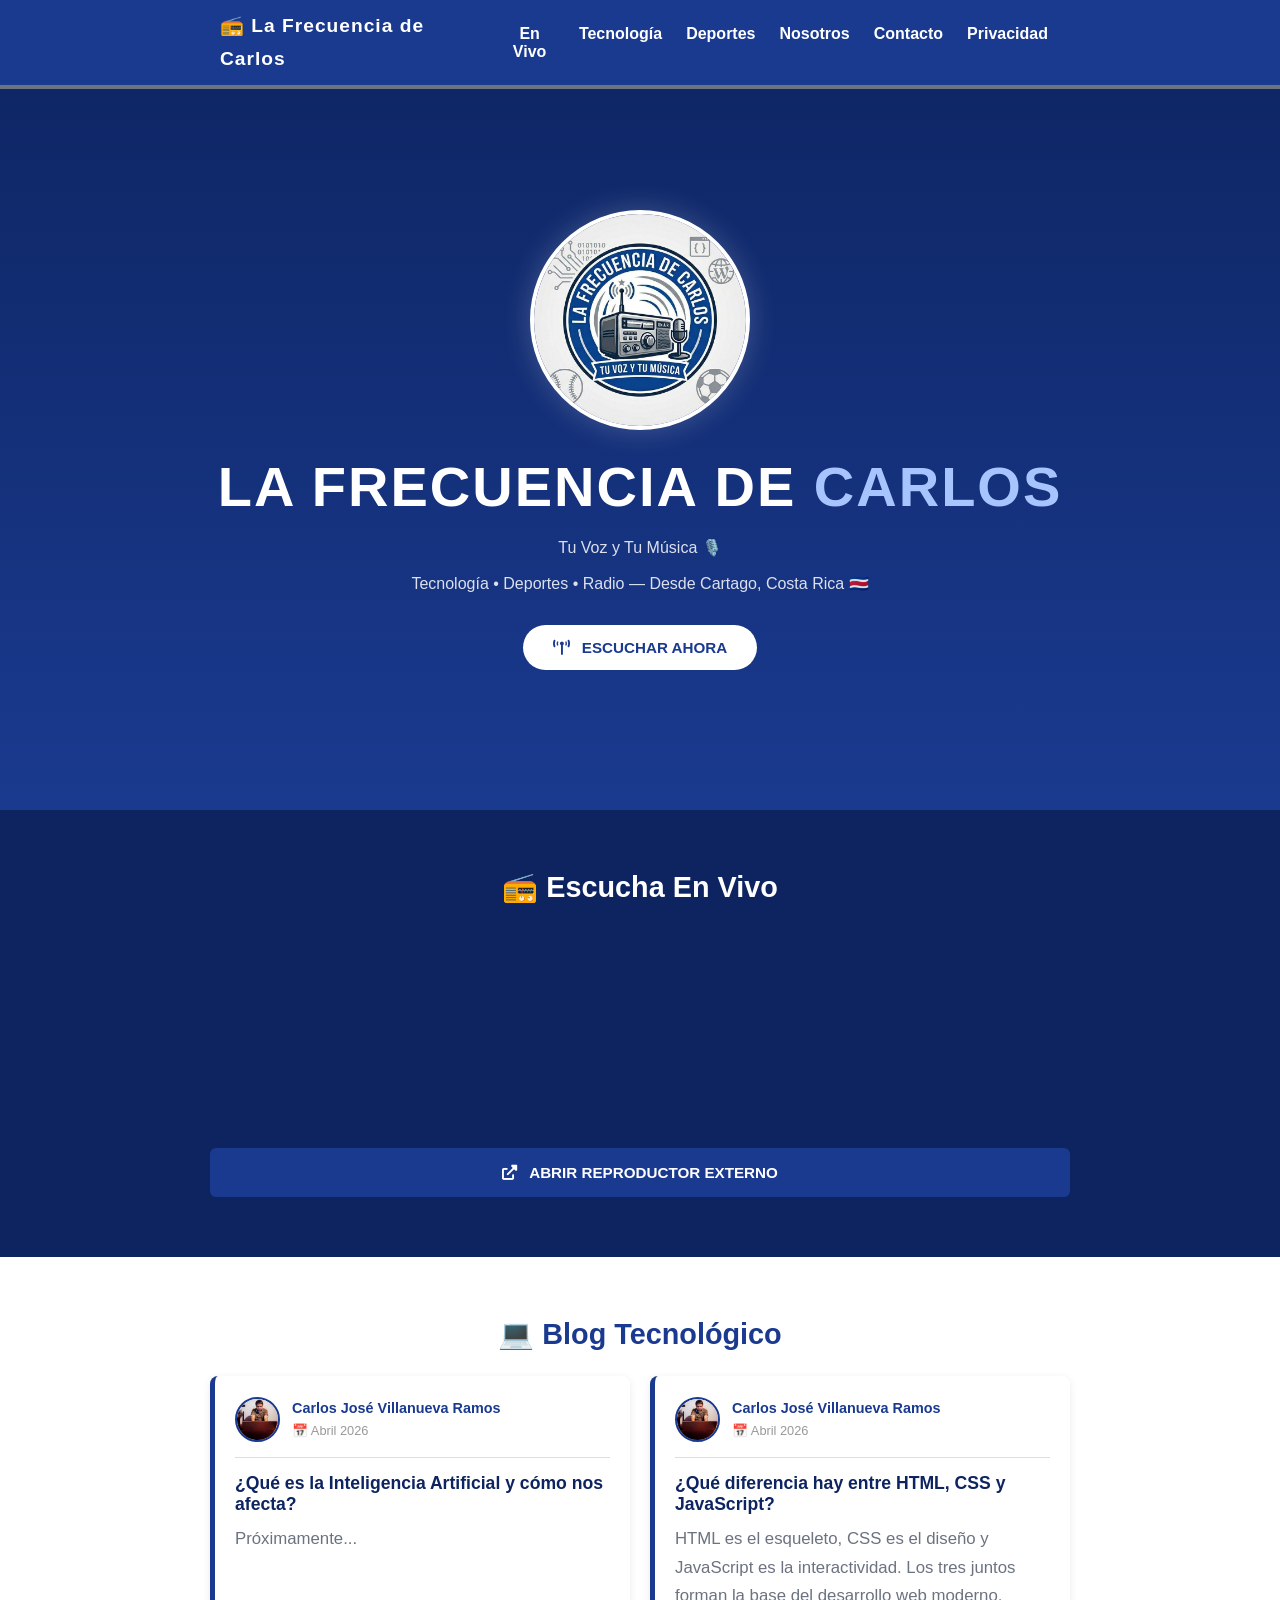
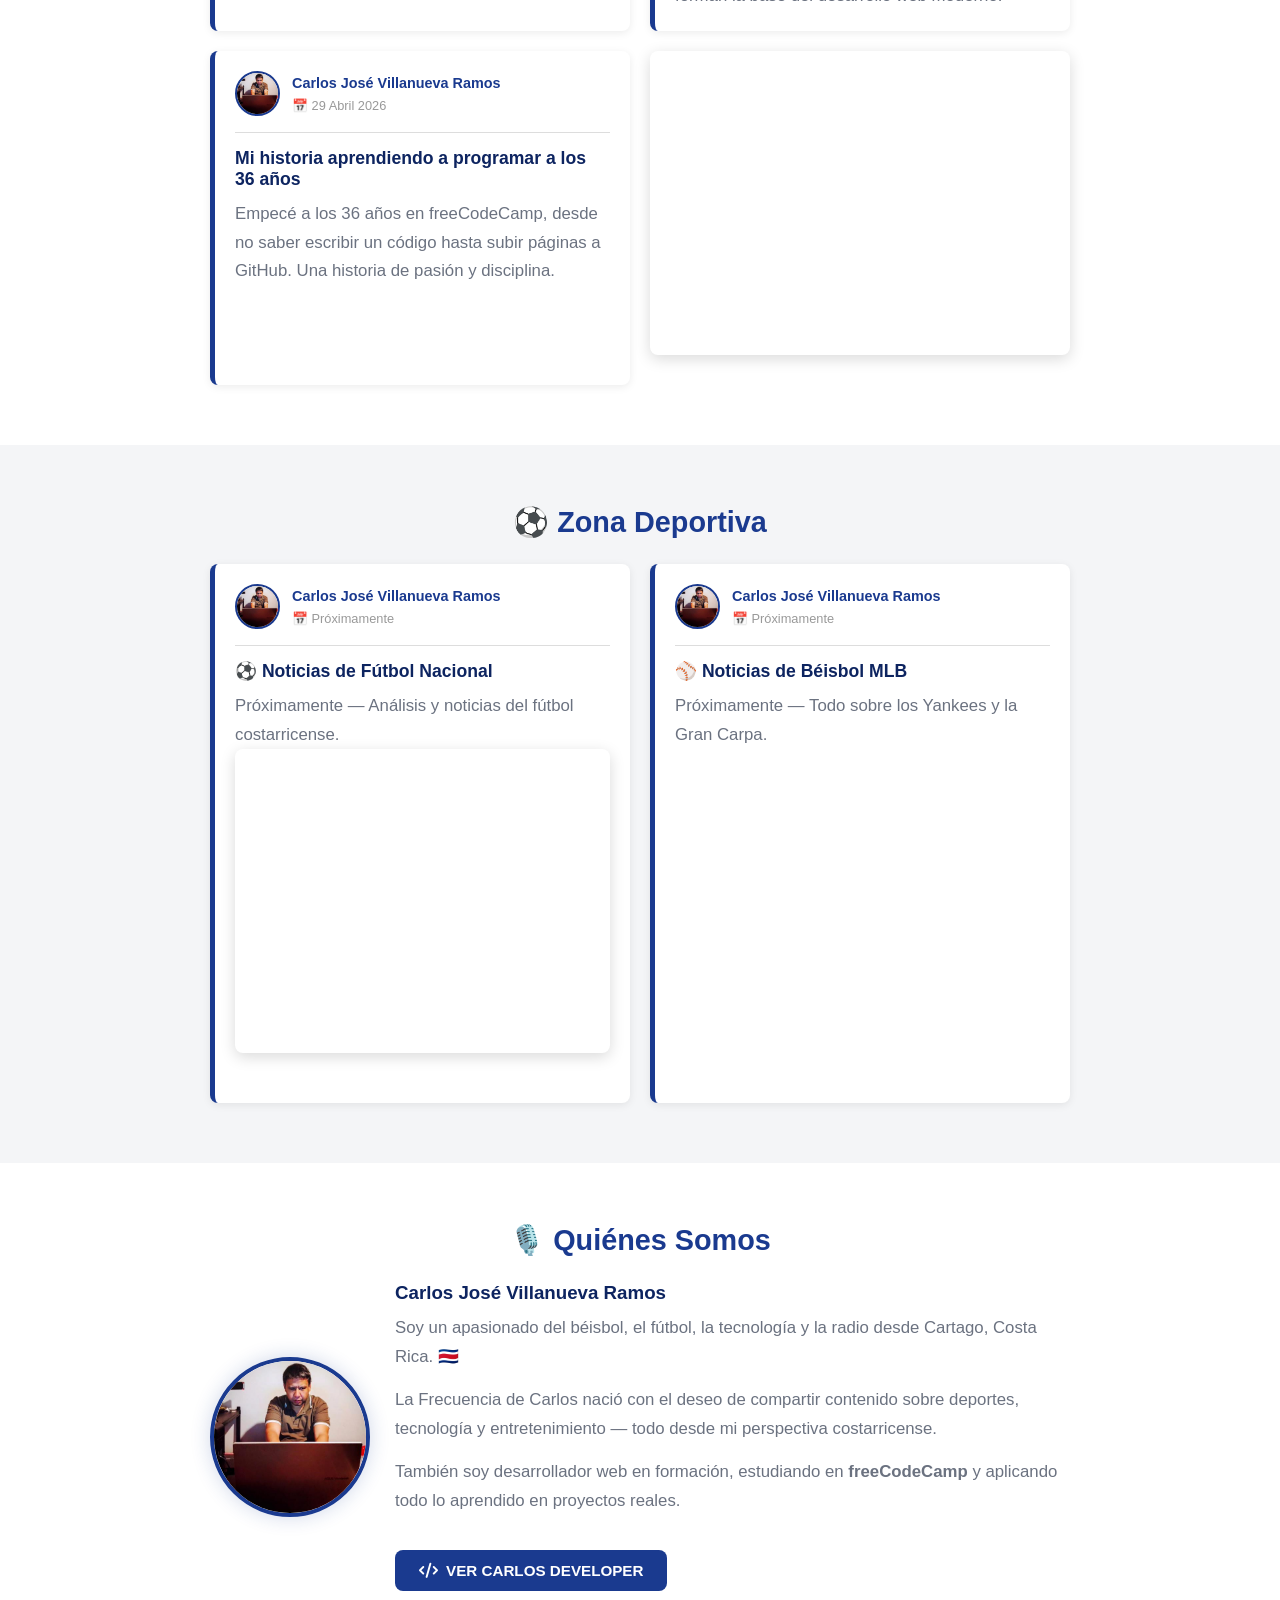
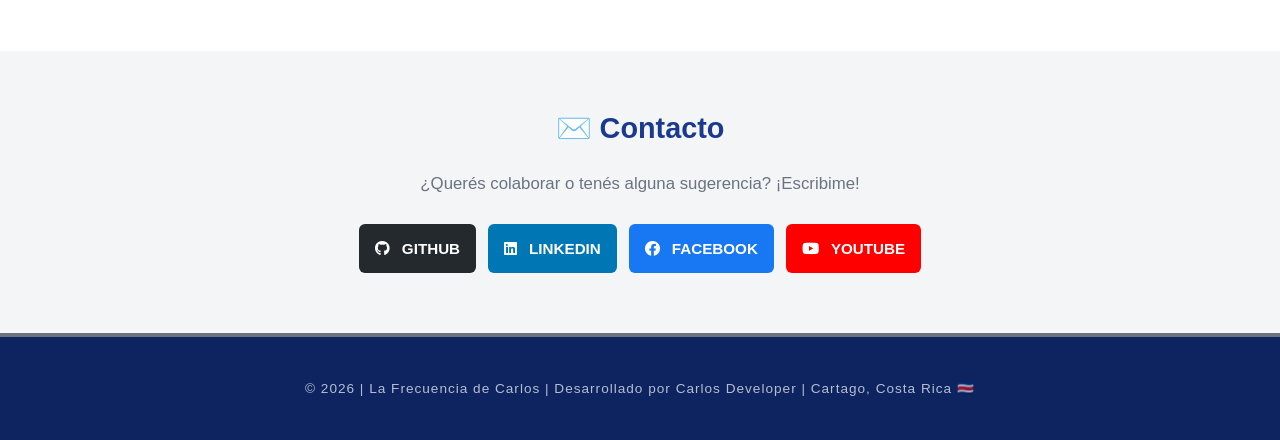
==== index.html @ 5367b0f9 "Initial commit" ====
<!DOCTYPE html>
<html lang="es">
<head>
    <meta charset="UTF-8">
    <meta name="viewport" content="width=device-width, initial-scale=1.0">
    <meta name="description" content="La Frecuencia de Carlos - Tu voz y tu música desde Cartago, Costa Rica">
    <meta name="author" content="Carlos José Villanueva Ramos">
    <meta name="keywords" content="Radio, Deportes, Tecnología, Costa Rica, Cartago">
    <meta property="og:title" content="La Frecuencia de Carlos">
    <meta property="og:description" content="Tu voz y tu música — Tecnología, Deportes y más desde Costa Rica">
    <meta property="og:image" content="La-frecuencia-de-Carlos.jpg">
    <title>La Frecuencia de Carlos | Tu Voz y Tu Música</title>
    <link rel="stylesheet" href="https://cdnjs.cloudflare.com/ajax/libs/font-awesome/6.0.0/css/all.min.css">
    <link rel="stylesheet" href="style.css">
</head>
<body>

    <header>
        <div class="container">
            <p class="logo">📻 La Frecuencia de Carlos</p>
            <nav>
                <a href="#en-vivo">En Vivo</a>
                <a href="#blog-tech">Tecnología</a>
                <a href="#zona-deportiva">Deportes</a>
                <a href="#quienes-somos">Nosotros</a>
                <a href="#contacto">Contacto</a>
                <a href="privacidad.html">Privacidad</a>
            </nav>
        </div>
    </header>

    <section id="hero">
        <div class="hero-overlay">
            <div class="container">
                <img src="La-frecuencia-de-Carlos.jpg" alt="La Frecuencia de Carlos Logo" class="hero-logo">
                <h1>La Frecuencia de <span class="acento">Carlos</span></h1>
                <p class="subtitulo">Tu Voz y Tu Música 🎙️</p>
                <p class="subtitulo">Tecnología • Deportes • Radio — Desde Cartago, Costa Rica 🇨🇷</p>
                <a href="#en-vivo" class="btn btn-principal">
                    <i class="fas fa-broadcast-tower"></i> Escuchar Ahora
                </a>
            </div>
        </div>
    </section>

    <section id="en-vivo">
        <div class="container">
            <h2>📻 Escucha En Vivo</h2>
            <iframe
                src="https://lavoz23.radio12345.com"
                width="100%"
                height="200"
                frameborder="0"
                scrolling="no"
                title="La Frecuencia de Carlos - Radio en Vivo"
                style="border-radius: 8px;">
            </iframe>
            <a href="https://lavoz23.radio12345.com" target="_blank" class="btn btn-radio">
                <i class="fas fa-external-link-alt"></i> Abrir reproductor externo
            </a>
        </div>
    </section>

    <section id="blog-tech">
        <div class="container">
            <h2>💻 Blog Tecnológico</h2>
            <div class="blog-grid">

                <article class="blog-card">
                    <div class="autor">
                        <img src="carlos-villanueva-ramos.jpg" alt="Carlos Villanueva" class="autor-foto">
                        <div>
                            <p class="autor-nombre">Carlos José Villanueva Ramos</p>
                            <p class="autor-fecha">📅 Abril 2026</p>
                        </div>
                    </div>
                    <h3>¿Qué es la Inteligencia Artificial y cómo nos afecta?</h3>
                    <p>Próximamente...</p>
                </article>

                <article class="blog-card">
                    <div class="autor">
                        <img src="carlos-villanueva-ramos.jpg" alt="Carlos Villanueva" class="autor-foto">
                        <div>
                            <p class="autor-nombre">Carlos José Villanueva Ramos</p>
                            <p class="autor-fecha">📅 Abril 2026</p>
                        </div>
                    </div>
                    <h3>¿Qué diferencia hay entre HTML, CSS y JavaScript?</h3>
                    <p>HTML es el esqueleto, CSS es el diseño y JavaScript es la interactividad. Los tres juntos forman la base del desarrollo web moderno.</p>
                </article>

                <article class="blog-card">
                    <div class="autor">
                        <img src="carlos-villanueva-ramos.jpg" alt="Carlos Villanueva" class="autor-foto">
                        <div>
                            <p class="autor-nombre">Carlos José Villanueva Ramos</p>
                            <p class="autor-fecha">📅 29 Abril 2026</p>
                        </div>
                    </div>
                    <h3>Mi historia aprendiendo a programar a los 36 años</h3>
                    <p>Empecé a los 36 años en freeCodeCamp, desde no saber escribir un código hasta subir páginas a GitHub. Una historia de pasión y disciplina.</p>
                </article>
                
                 <!-- Video destacado -->
        <div class="video-destacado">
            <iframe
                src="https://www.youtube.com/embed/zmnGp_Kgrm4"
                title="Tutorial HTML CSS JavaScript"
                width="100%"
                height="300"
                frameborder="0"
                allowfullscreen>
            </iframe>
        </div>

            </div>
        </div>
    </section>

    <section id="zona-deportiva">
        <div class="container">
            <h2>⚽ Zona Deportiva</h2>
            <div class="blog-grid">

                <article class="blog-card">
                    <div class="autor">
                        <img src="carlos-villanueva-ramos.jpg" alt="Carlos Villanueva" class="autor-foto">
                        <div>
                            <p class="autor-nombre">Carlos José Villanueva Ramos</p>
                            <p class="autor-fecha">📅 Próximamente</p>
                        </div>
                    </div>
                    <h3>⚽ Noticias de Fútbol Nacional</h3>
                    <p>Próximamente — Análisis y noticias del fútbol costarricense.</p>

                    <!-- Video destacado -->
        <div class="video-destacado">
            <iframe
                src="https://www.youtube.com/embed/2LaJkIbrocw"
                title="Video de Fútbol"
                width="100%"
                height="300"
                frameborder="0"
                allowfullscreen>
            </iframe>
        </div>
                </article>

                <article class="blog-card">
                    <div class="autor">
                        <img src="carlos-villanueva-ramos.jpg" alt="Carlos Villanueva" class="autor-foto">
                        <div>
                            <p class="autor-nombre">Carlos José Villanueva Ramos</p>
                            <p class="autor-fecha">📅 Próximamente</p>
                        </div>
                    </div>
                    <h3>⚾ Noticias de Béisbol MLB</h3>
                    <p>Próximamente — Todo sobre los Yankees y la Gran Carpa.</p>
                </article>

            </div>
        </div>
    </section>

    <section id="quienes-somos">
        <div class="container">
            <h2>🎙️ Quiénes Somos</h2>
            <div class="quienes-content">
                <img src="carlos-villanueva-ramos.jpg" alt="Carlos Villanueva Ramos" class="quienes-foto">
                <div class="quienes-texto">
                    <h3>Carlos José Villanueva Ramos</h3>
                    <p>Soy un apasionado del béisbol, el fútbol, la tecnología y la radio desde Cartago, Costa Rica. 🇨🇷</p>
                    <p>La Frecuencia de Carlos nació con el deseo de compartir contenido sobre deportes, tecnología y entretenimiento — todo desde mi perspectiva costarricense.</p>
                    <p>También soy desarrollador web en formación, estudiando en <strong>freeCodeCamp</strong> y aplicando todo lo aprendido en proyectos reales.</p>
                    <a href="https://carlosvillaramos.github.io/Carlos-developer/" target="_blank" class="btn btn-carlos">
                        <i class="fas fa-code"></i> Ver Carlos Developer
                    </a>
                </div>
            </div>
        </div>
    </section>

    <section id="contacto">
        <div class="container">
            <h2>✉️ Contacto</h2>
            <p>¿Querés colaborar o tenés alguna sugerencia? ¡Escribime!</p>
            <div class="redes-grid">
                <a href="https://github.com/Carlosvillaramos" target="_blank" class="btn btn-github">
                    <i class="fab fa-github"></i> GitHub
                </a>
                <a href="https://www.linkedin.com/in/carlos-j-villanueva-ramos-9a1487387/" target="_blank" class="btn btn-linkedin">
                    <i class="fab fa-linkedin"></i> LinkedIn
                </a>
                <a href="https://www.facebook.com/profile.php?id=61586443767348" target="_blank" class="btn btn-facebook">
                    <i class="fab fa-facebook"></i> Facebook
                </a>
                <a href="https://www.youtube.com/@CarlosDeveloper-o3m" target="_blank" class="btn btn-youtube">
                 <i class="fab fa-youtube"></i> YouTube
               </a>
            </div>
        </div>
    </section>

    <footer>
        <div class="container">
            <p>© 2026 | La Frecuencia de Carlos | Desarrollado por Carlos Developer | Cartago, Costa Rica 🇨🇷</p>
        </div>
    </footer>

</body>
</html>
---- style.css ----
:root {
    --azul: #1a3a8f;
    --azul-oscuro: #0d2460;
    --gris: #6b7280;
    --gris-claro: #f4f5f7;
    --blanco: #ffffff;
    --negro: #1a1a1a;
}

* {
    box-sizing: border-box;
    margin: 0;
    padding: 0;
}

html {
    scroll-behavior: smooth;
}

body {
    font-family: 'Arial', sans-serif;
    background-color: var(--gris-claro);
    color: var(--negro);
    overflow-x: hidden;
}

h2 {
    font-size: 1.8em;
    margin-bottom: 25px;
    color: var(--azul);
    text-align: center;
}

h3 {
    color: var(--azul-oscuro);
    margin-bottom: 10px;
}

p {
    font-size: 1.05em;
    line-height: 1.7;
    color: var(--gris);
}

/* ========== CONTAINER ========== */
.container {
    max-width: 900px;
    margin: 0 auto;
    padding: 40px 20px;
}

/* ========== HEADER ========== */
header {
    background-color: var(--azul);
    border-bottom: 4px solid var(--gris);
    width: 100%;
}

header .container {
    display: flex;
    flex-direction: column;
    align-items: center;
    padding: 15px 20px;
}

header .logo {
    font-size: 1.2em;
    font-weight: bold;
    color: var(--blanco);
    letter-spacing: 1px;
    margin-bottom: 10px;
}

header nav {
    display: flex;
    flex-direction: column;
    text-align: center;
    gap: 5px;
}

header a {
    text-decoration: none;
    color: var(--blanco);
    font-weight: bold;
    padding: 5px 12px;
    transition: 0.3s;
}

header a:hover {
    color: var(--gris-claro);
    text-decoration: underline;
}

/* ========== HERO ========== */
#hero {
    background: linear-gradient(
        180deg,
        var(--azul-oscuro),
        var(--azul)
    );
    min-height: 80vh;
    display: flex;
    align-items: center;
    text-align: center;
}

.hero-overlay {
    width: 100%;
}

.hero-logo {
    width: 180px;
    height: 180px;
    border-radius: 50%;
    object-fit: cover;
    border: 4px solid var(--blanco);
    margin-bottom: 20px;
    box-shadow: 0 0 30px rgba(255,255,255,0.2);
}

#hero h1 {
    font-size: 2em;
    color: var(--blanco);
    text-transform: uppercase;
    letter-spacing: 2px;
    margin-bottom: 15px;
}

.acento {
    color: #a8c4ff;
}

.subtitulo {
    color: rgba(255,255,255,0.85);
    font-size: 1em;
    margin-bottom: 8px;
}

/* ========== EN VIVO ========== */
#en-vivo {
    background-color: var(--azul-oscuro);
    padding: 20px 0;
}

#en-vivo h2 {
    color: var(--blanco);
}

/* ========== BLOG TECH ========== */
#blog-tech {
    background-color: var(--blanco);
    padding: 20px 0;
}

/* ========== ZONA DEPORTIVA ========== */
#zona-deportiva {
    background-color: var(--gris-claro);
    padding: 20px 0;
}

/* ========== BLOG CARDS ========== */
.blog-grid {
    display: flex;
    flex-direction: column;
    gap: 20px;
}

.blog-card {
    background: var(--blanco);
    border-left: 5px solid var(--azul);
    border-radius: 8px;
    padding: 20px;
    box-shadow: 0 2px 8px rgba(0,0,0,0.08);
    transition: 0.3s;
}

.blog-card:hover {
    box-shadow: 0 4px 15px rgba(0,0,0,0.15);
    transform: translateY(-2px);
}

.blog-card h3 {
    font-size: 1.1em;
    margin-bottom: 10px;
}

.autor {
    display: flex;
    align-items: center;
    gap: 12px;
    margin-bottom: 15px;
    padding-bottom: 15px;
    border-bottom: 1px solid #ddd;
}

.autor-foto {
    width: 45px;
    height: 45px;
    border-radius: 50%;
    object-fit: cover;
    border: 2px solid var(--azul);
}

.autor-nombre {
    font-weight: bold;
    color: var(--azul);
    font-size: 0.9em;
    margin: 0;
}

.autor-fecha {
    font-size: 0.8em;
    color: #999;
    margin: 0;
}

/* ========== QUIENES SOMOS ========== */
#quienes-somos {
    background-color: var(--blanco);
    padding: 20px 0;
}

.quienes-content {
    display: flex;
    flex-direction: column;
    align-items: center;
    gap: 25px;
    text-align: center;
}

.quienes-foto {
    width: 160px;
    height: 160px;
    border-radius: 50%;
    object-fit: cover;
    border: 4px solid var(--azul);
    box-shadow: 0 0 20px rgba(26,58,143,0.2);
}

.quienes-texto p {
    margin-bottom: 15px;
}

/* ========== CONTACTO ========== */
#contacto {
    background-color: var(--gris-claro);
    padding: 20px 0;
    text-align: center;
}

#contacto p {
    margin-bottom: 25px;
}

.redes-grid {
    display: flex;
    flex-direction: column;
    gap: 12px;
}

/* ========== BOTONES ========== */
.btn {
    display: flex;
    align-items: center;
    justify-content: center;
    gap: 12px;
    text-decoration: none;
    padding: 16px;
    border-radius: 6px;
    font-size: 0.95rem;
    font-weight: bold;
    text-transform: uppercase;
    transition: 0.3s ease;
}

.btn-principal {
    display: inline-flex;
    background-color: var(--blanco);
    color: var(--azul);
    margin-top: 20px;
    padding: 14px 30px;
    border-radius: 30px;
    font-weight: bold;
    text-decoration: none;
    transition: 0.3s;
}

.btn-principal:hover {
    background-color: var(--gris-claro);
    transform: translateY(-2px);
}

.btn-radio {
    background-color: var(--azul);
    color: var(--blanco);
    margin-top: 15px;
}

.btn-carlos {
    display: inline-flex;
    background-color: var(--azul);
    color: var(--blanco);
    margin-top: 20px;
    padding: 12px 24px;
    border-radius: 8px;
    font-weight: bold;
    text-decoration: none;
    gap: 8px;
    transition: 0.3s;
}

.btn-carlos:hover {
    background-color: var(--azul-oscuro);
    transform: translateY(-2px);
}

.btn-github {
    background-color: #24292e;
    color: white;
}

.btn-linkedin {
    background-color: #0077b5;
    color: white;
}

.btn-facebook {
    background-color: #1877f2;
    color: white;
}

.btn-github:hover,
.btn-linkedin:hover,
.btn-facebook:hover,
.btn-radio:hover {
    opacity: 0.85;
    transform: translateY(-2px);
}

/* ========== PRIVACIDAD ========== */
#privacidad .privacidad-texto {
    background: var(--blanco);
    padding: 30px;
    border-radius: 8px;
    box-shadow: 0 2px 8px rgba(0,0,0,0.08);
}

#privacidad h3 {
    margin-top: 25px;
    margin-bottom: 10px;
}

.fecha-politica {
    margin-top: 25px;
    font-size: 0.85em;
    color: #999;
}

/* ========== FOOTER ========== */
footer {
    background-color: var(--azul-oscuro);
    border-top: 4px solid var(--gris);
    text-align: center;
}

footer p {
    color: rgba(255,255,255,0.7);
    font-size: 0.85em;
    letter-spacing: 1px;
}

/* ========== RESPONSIVE ========== */
@media (min-width: 720px) {
    header {
        position: fixed;
        width: 100%;
        z-index: 100;
    }

    header .container {
        flex-direction: row;
        justify-content: space-between;
        padding: 10px 30px;
    }

    header .logo {
        margin-bottom: 0;
    }

    header nav {
        flex-direction: row;
        gap: 0;
    }

    #hero {
        padding-top: 70px;
        min-height: 90vh;
    }

    #hero h1 {
        font-size: 3.5em;
    }

    .hero-logo {
        width: 220px;
        height: 220px;
    }

    .blog-grid {
        display: grid;
        grid-template-columns: repeat(2, 1fr);
    }

    .quienes-content {
        flex-direction: row;
        text-align: left;
    }

    .quienes-foto {
        min-width: 160px;
    }

    .redes-grid {
        flex-direction: row;
        justify-content: center;
    }
}

.video-destacado {
    border-radius: 8px;
    overflow: hidden;
    margin-bottom: 30px;
    box-shadow: 0 4px 15px rgba(0,0,0,0.15);
}

.btn-youtube {
    background-color: #ff0000;
    color: white;
}

.btn-youtube:hover {
    opacity: 0.85;
    transform: translateY(-2px);
}
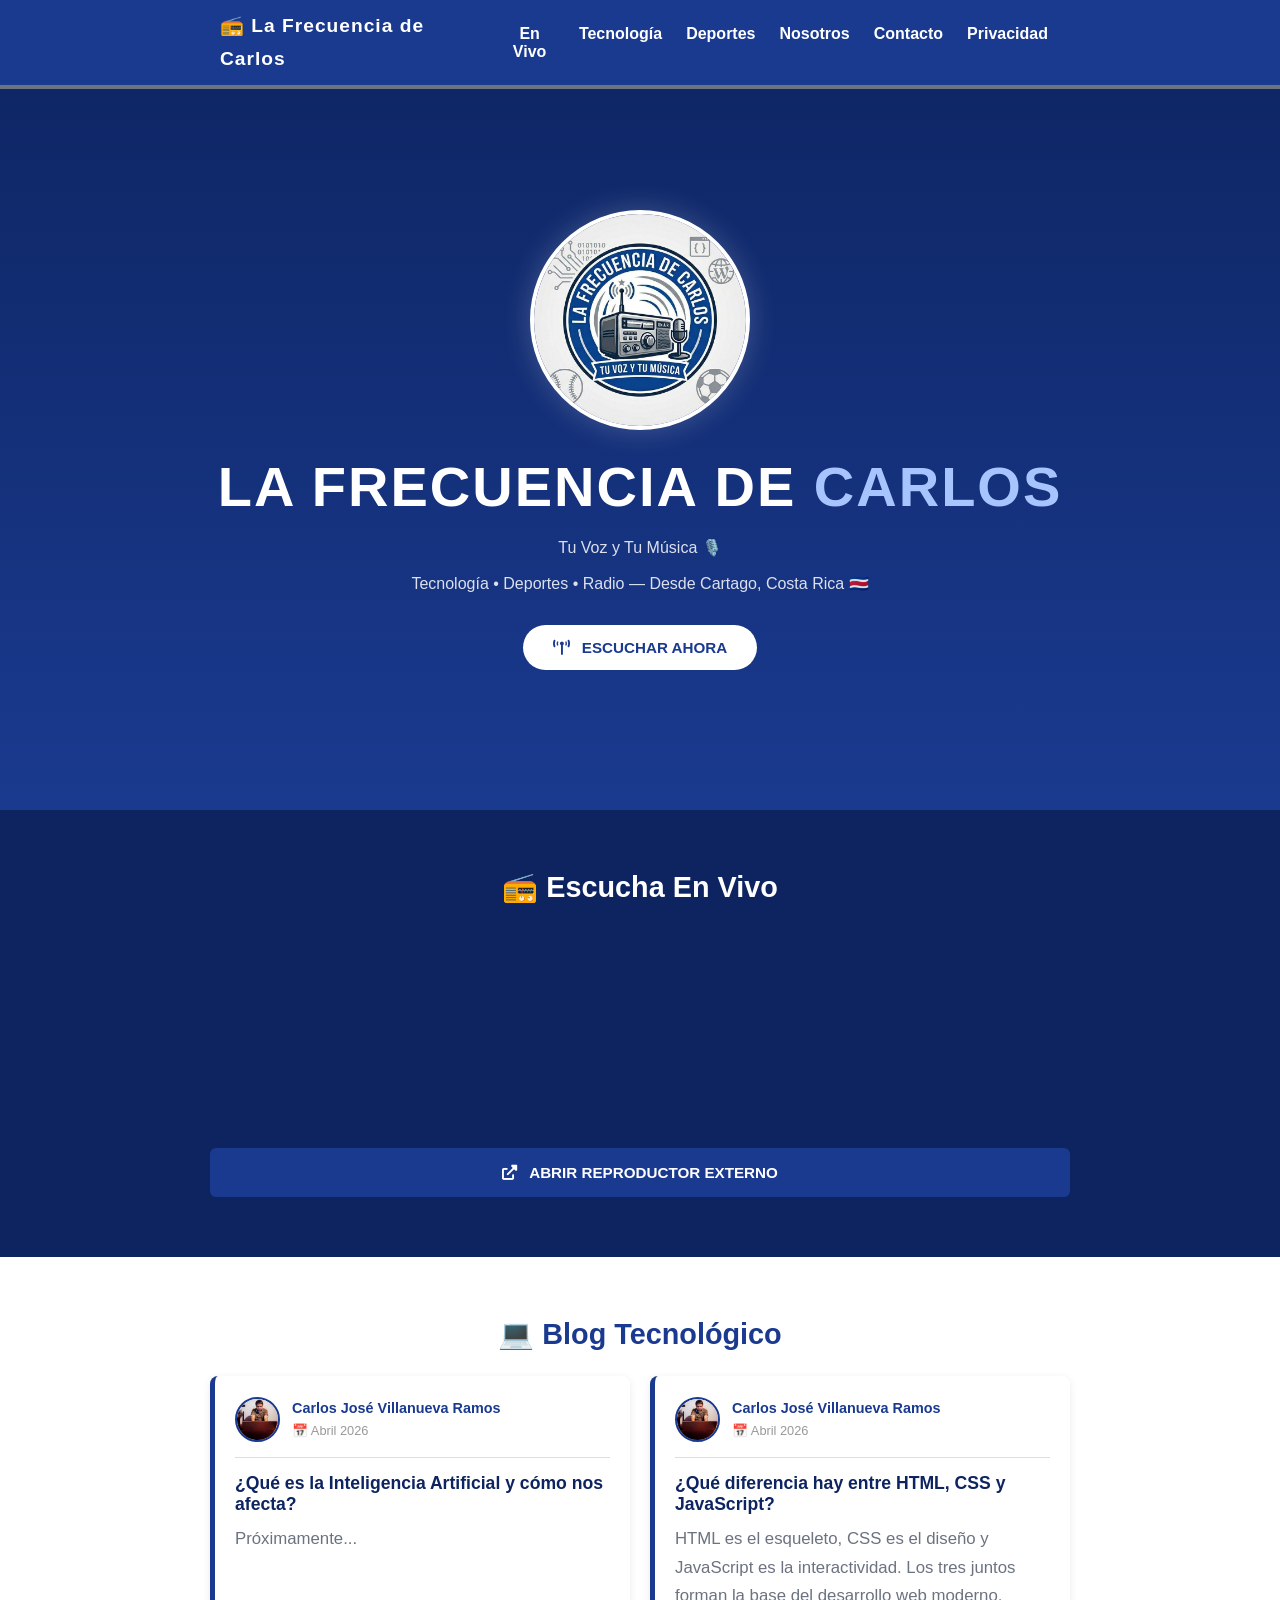
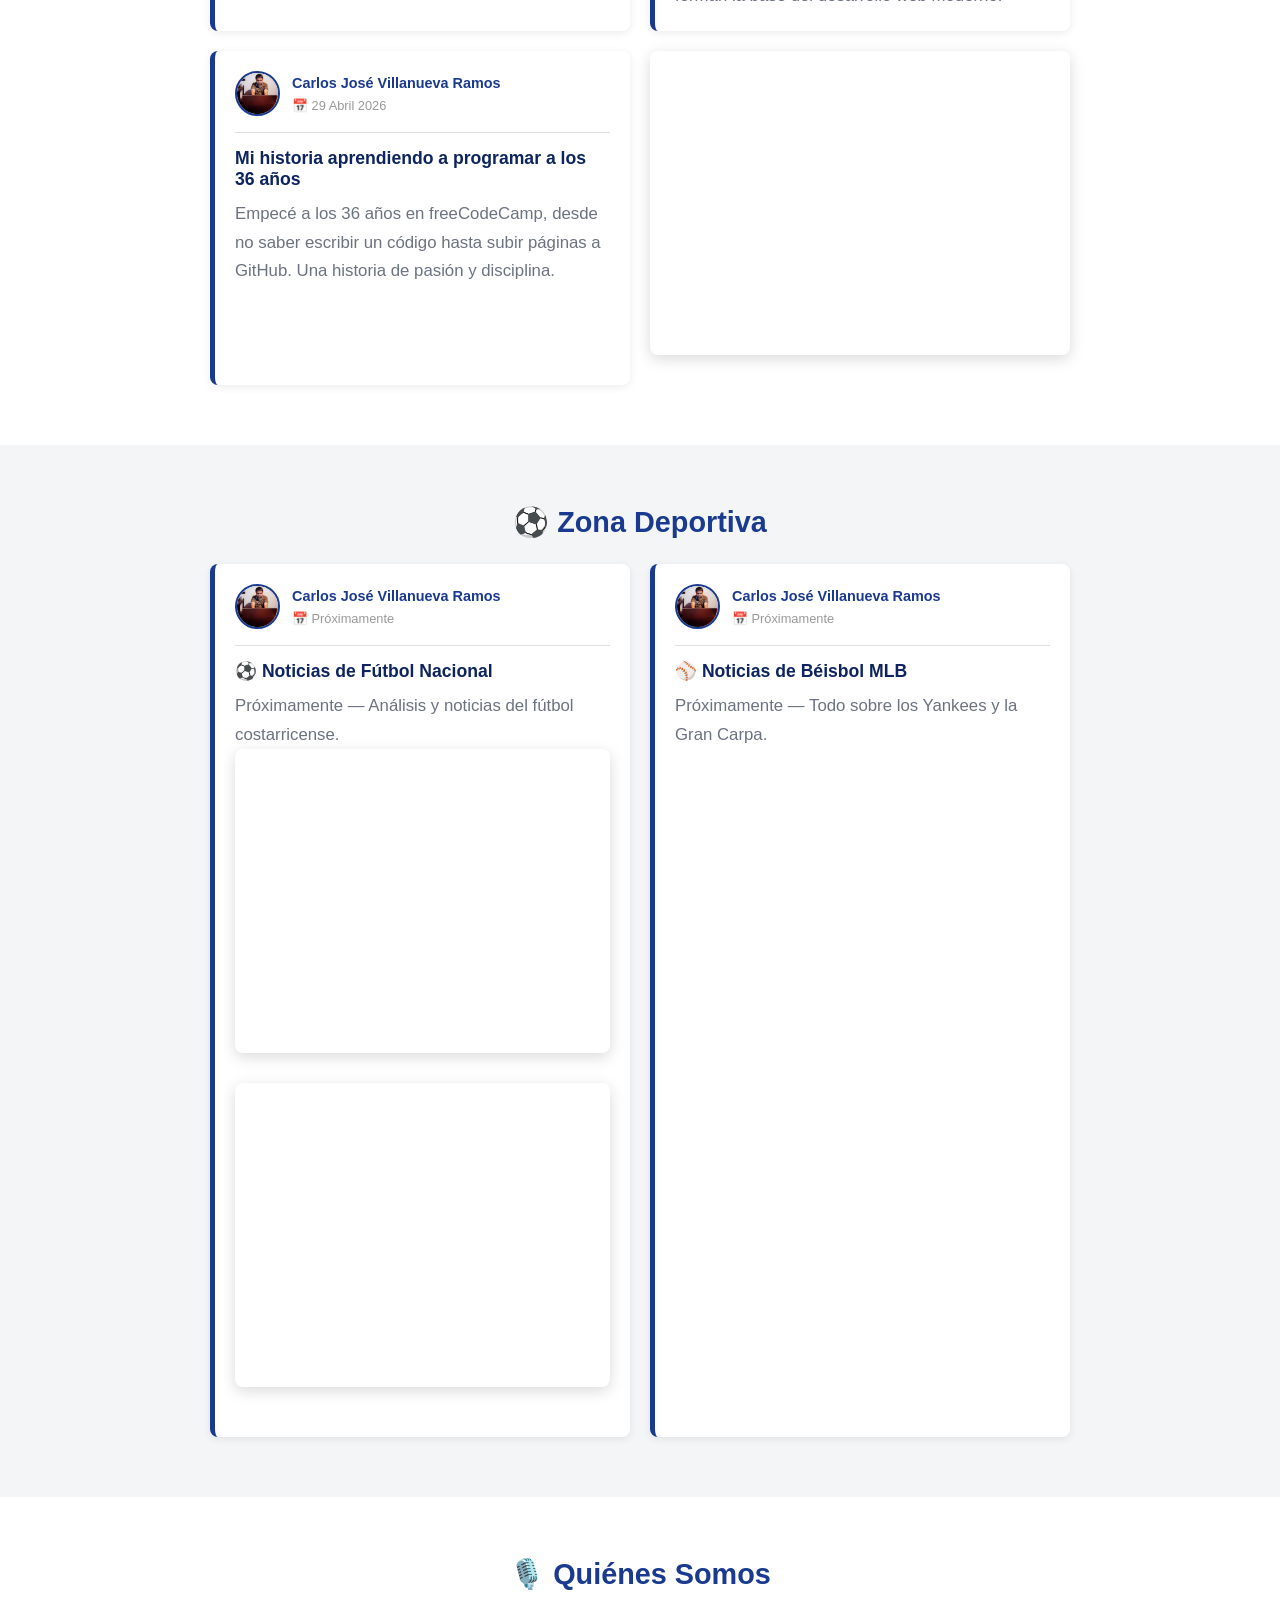
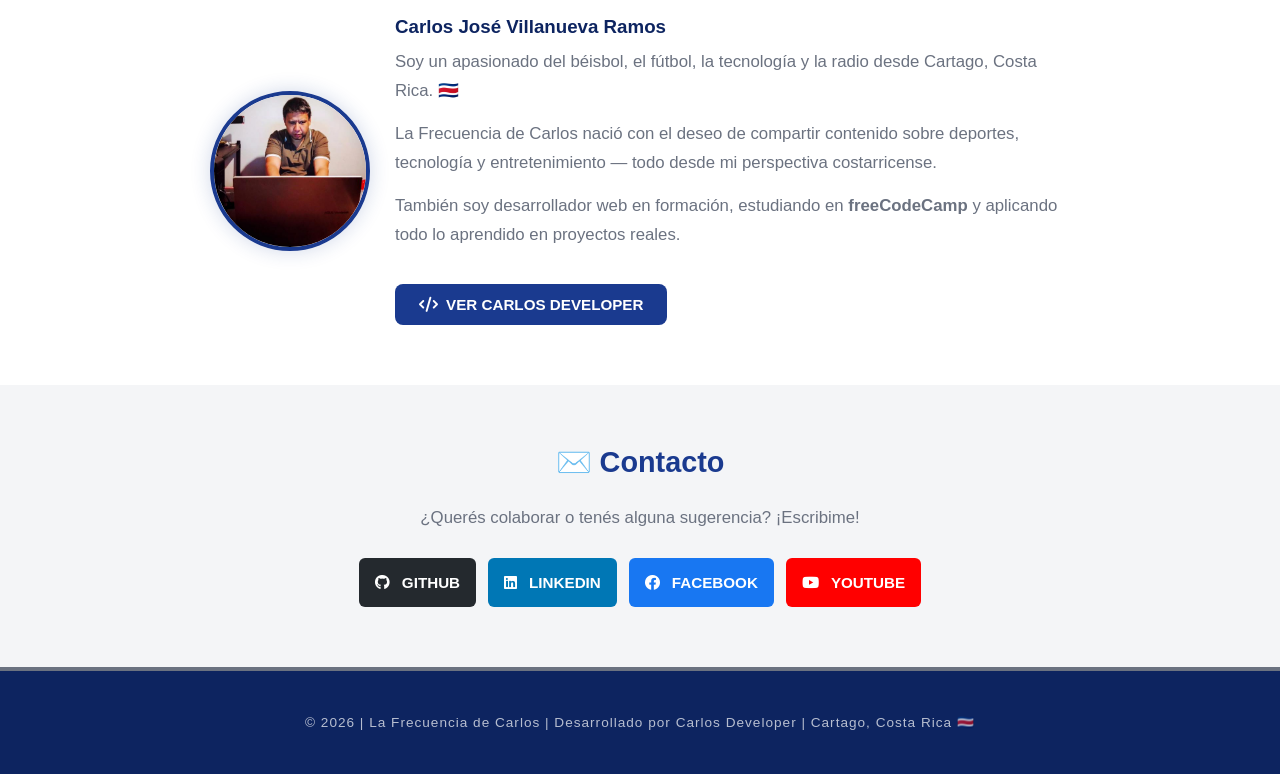
==== commit b03d477a: "Nueva actualización Nueva actualización" ====
--- a/index.html
+++ b/index.html
@@ -145,6 +145,12 @@
                 allowfullscreen>
             </iframe>
         </div>
+
+        <div class="video-destacado">
+
+            <iframe width="100%" height="300" src="https://www.youtube.com/embed/Gb2-Pp-Act4?si=_eEPlFCMs1Ykt27v" title="Vide de fútbol" frameborder="0" allow="accelerometer; autoplay; clipboard-write; encrypted-media; gyroscope; picture-in-picture; web-share" referrerpolicy="strict-origin-when-cross-origin" allowfullscreen></iframe>
+
+        </div>
                 </article>
 
                 <article class="blog-card">
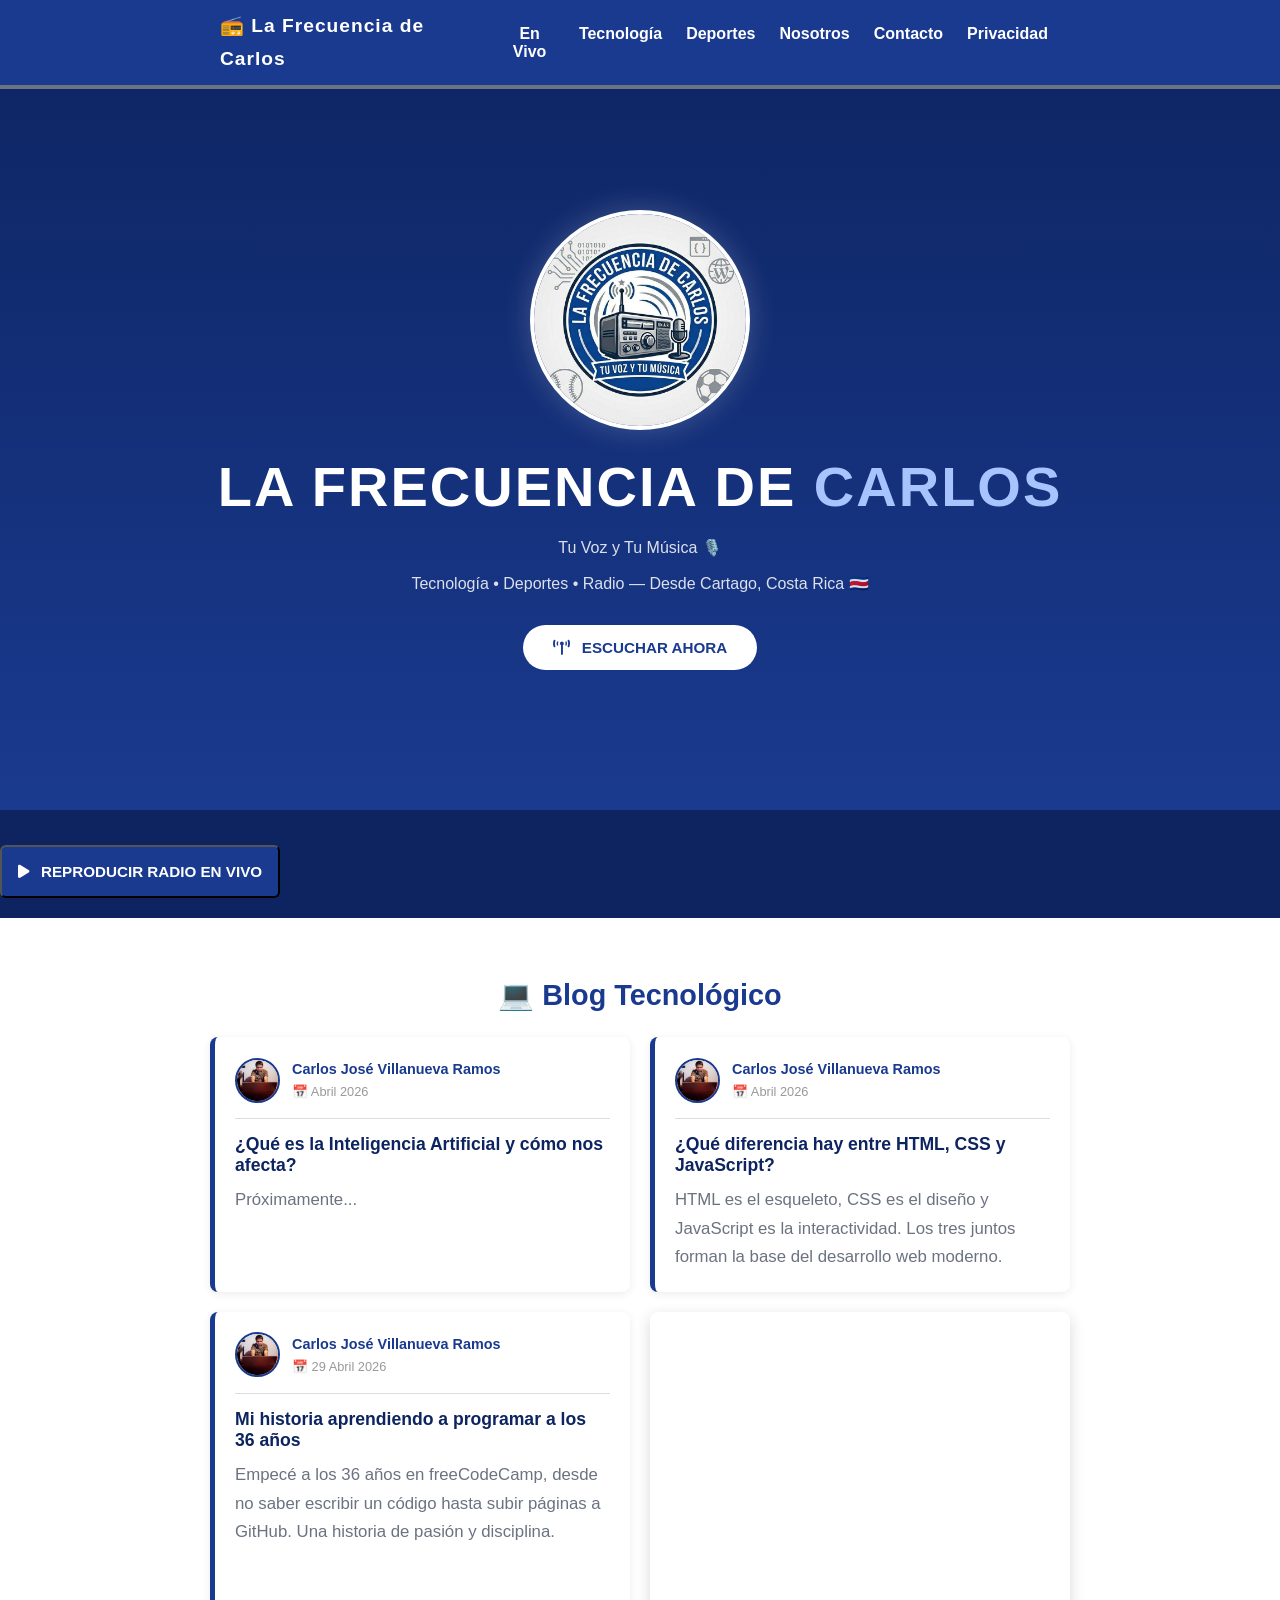
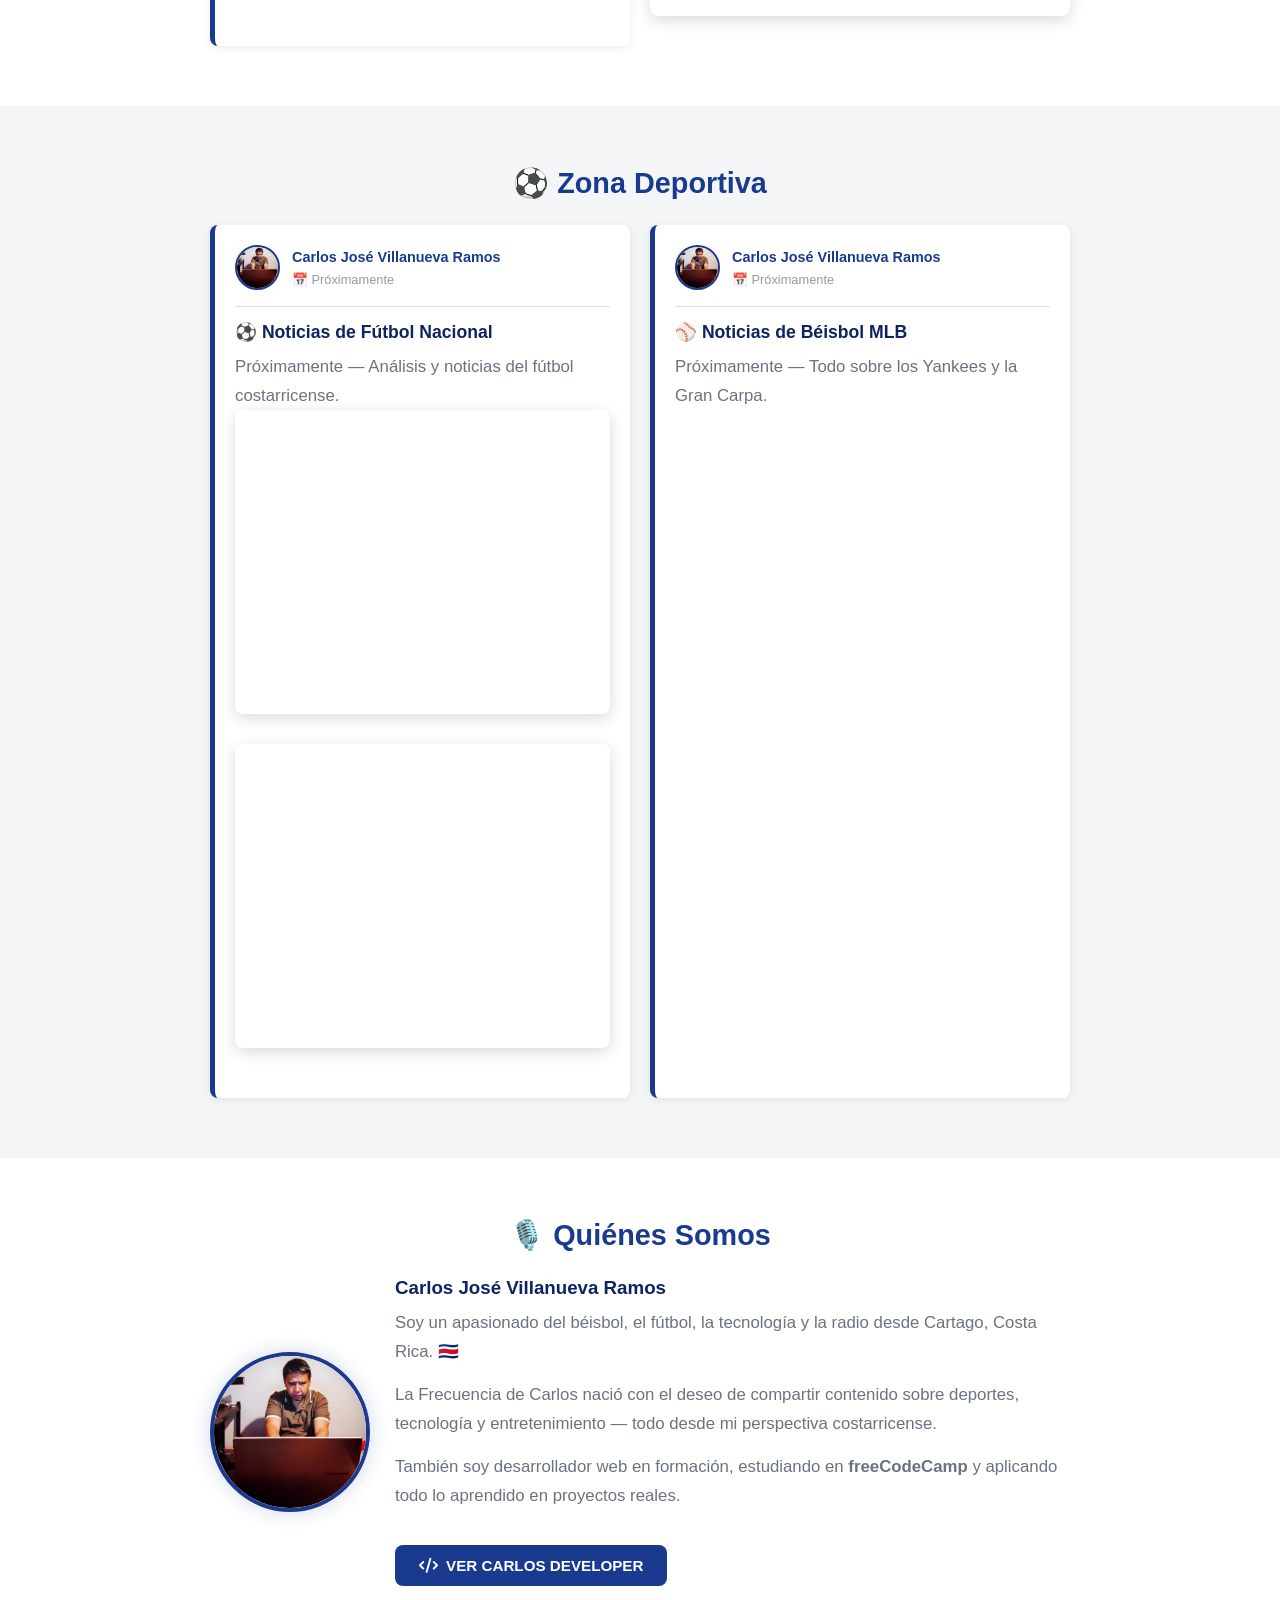
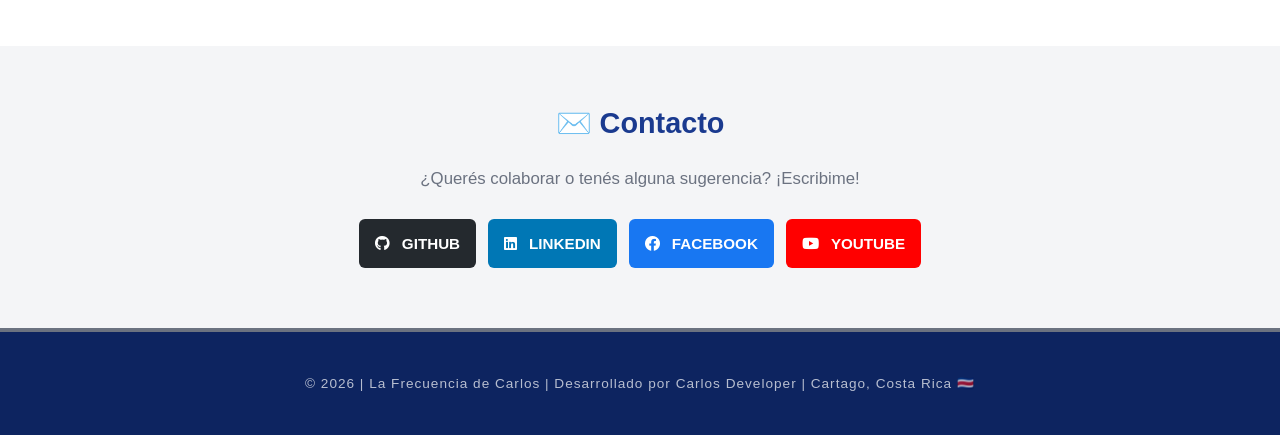
==== commit 4332a7e5: "Nueva actualización Nueva actualización" ====
--- a/index.html
+++ b/index.html
@@ -44,21 +44,29 @@
     </section>
 
     <section id="en-vivo">
-        <div class="container">
-            <h2>📻 Escucha En Vivo</h2>
+        <div id="radio-container">
+    <button onclick="cargarRadio()" class="btn btn-radio">
+        <i class="fas fa-play"></i> Reproducir Radio en Vivo
+    </button>
+    <div id="reproductor"></div>
+</div>
+
+<script>
+    function cargarRadio() {
+        document.getElementById('reproductor').innerHTML = `
             <iframe
                 src="https://lavoz23.radio12345.com"
                 width="100%"
                 height="200"
                 frameborder="0"
                 scrolling="no"
-                title="La Frecuencia de Carlos - Radio en Vivo"
-                style="border-radius: 8px;">
+                title="La Frecuencia de Carlos"
+                style="border-radius: 8px; margin-top: 15px;">
             </iframe>
-            <a href="https://lavoz23.radio12345.com" target="_blank" class="btn btn-radio">
-                <i class="fas fa-external-link-alt"></i> Abrir reproductor externo
-            </a>
-        </div>
+        `;
+        document.querySelector('button').style.display = 'none';
+    }
+</script>
     </section>
 
     <section id="blog-tech">
--- a/style.css
+++ b/style.css
@@ -441,4 +441,5 @@
 .btn-youtube:hover {
     opacity: 0.85;
     transform: translateY(-2px);
-}+}
+
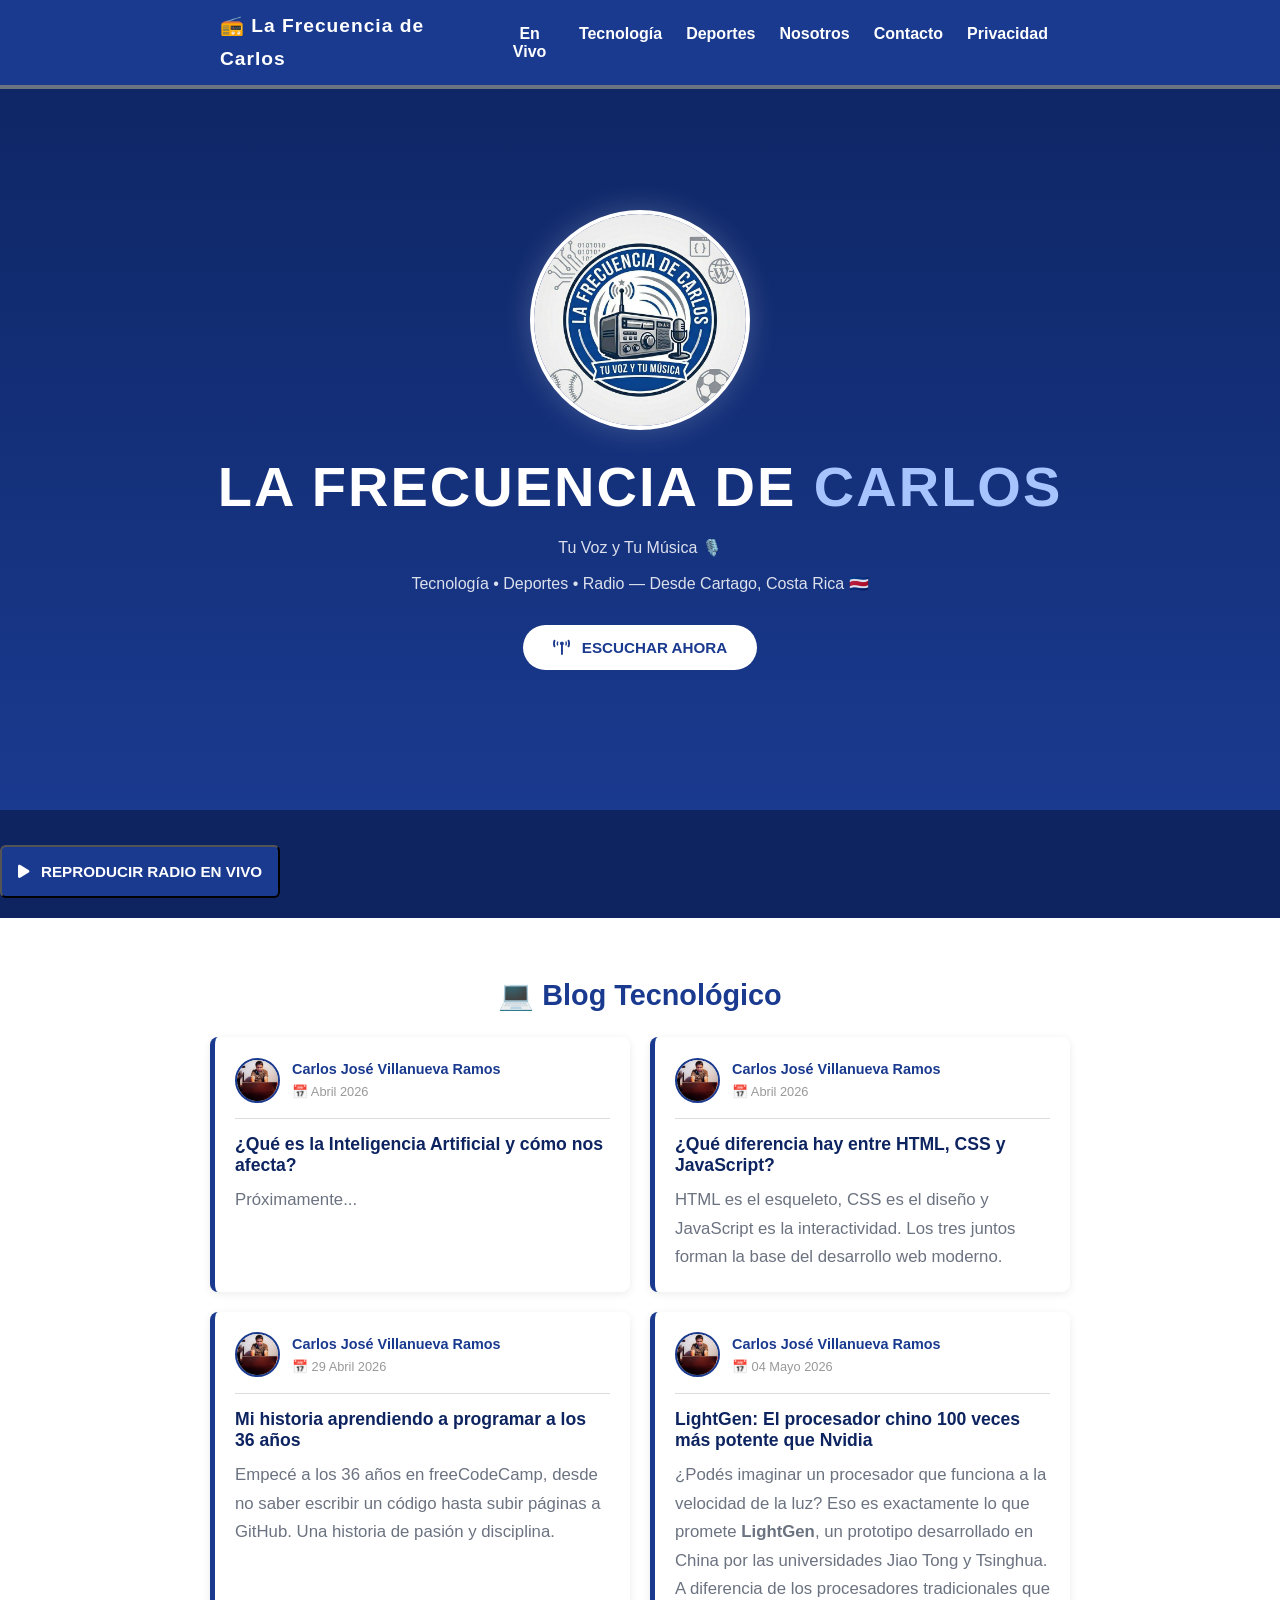
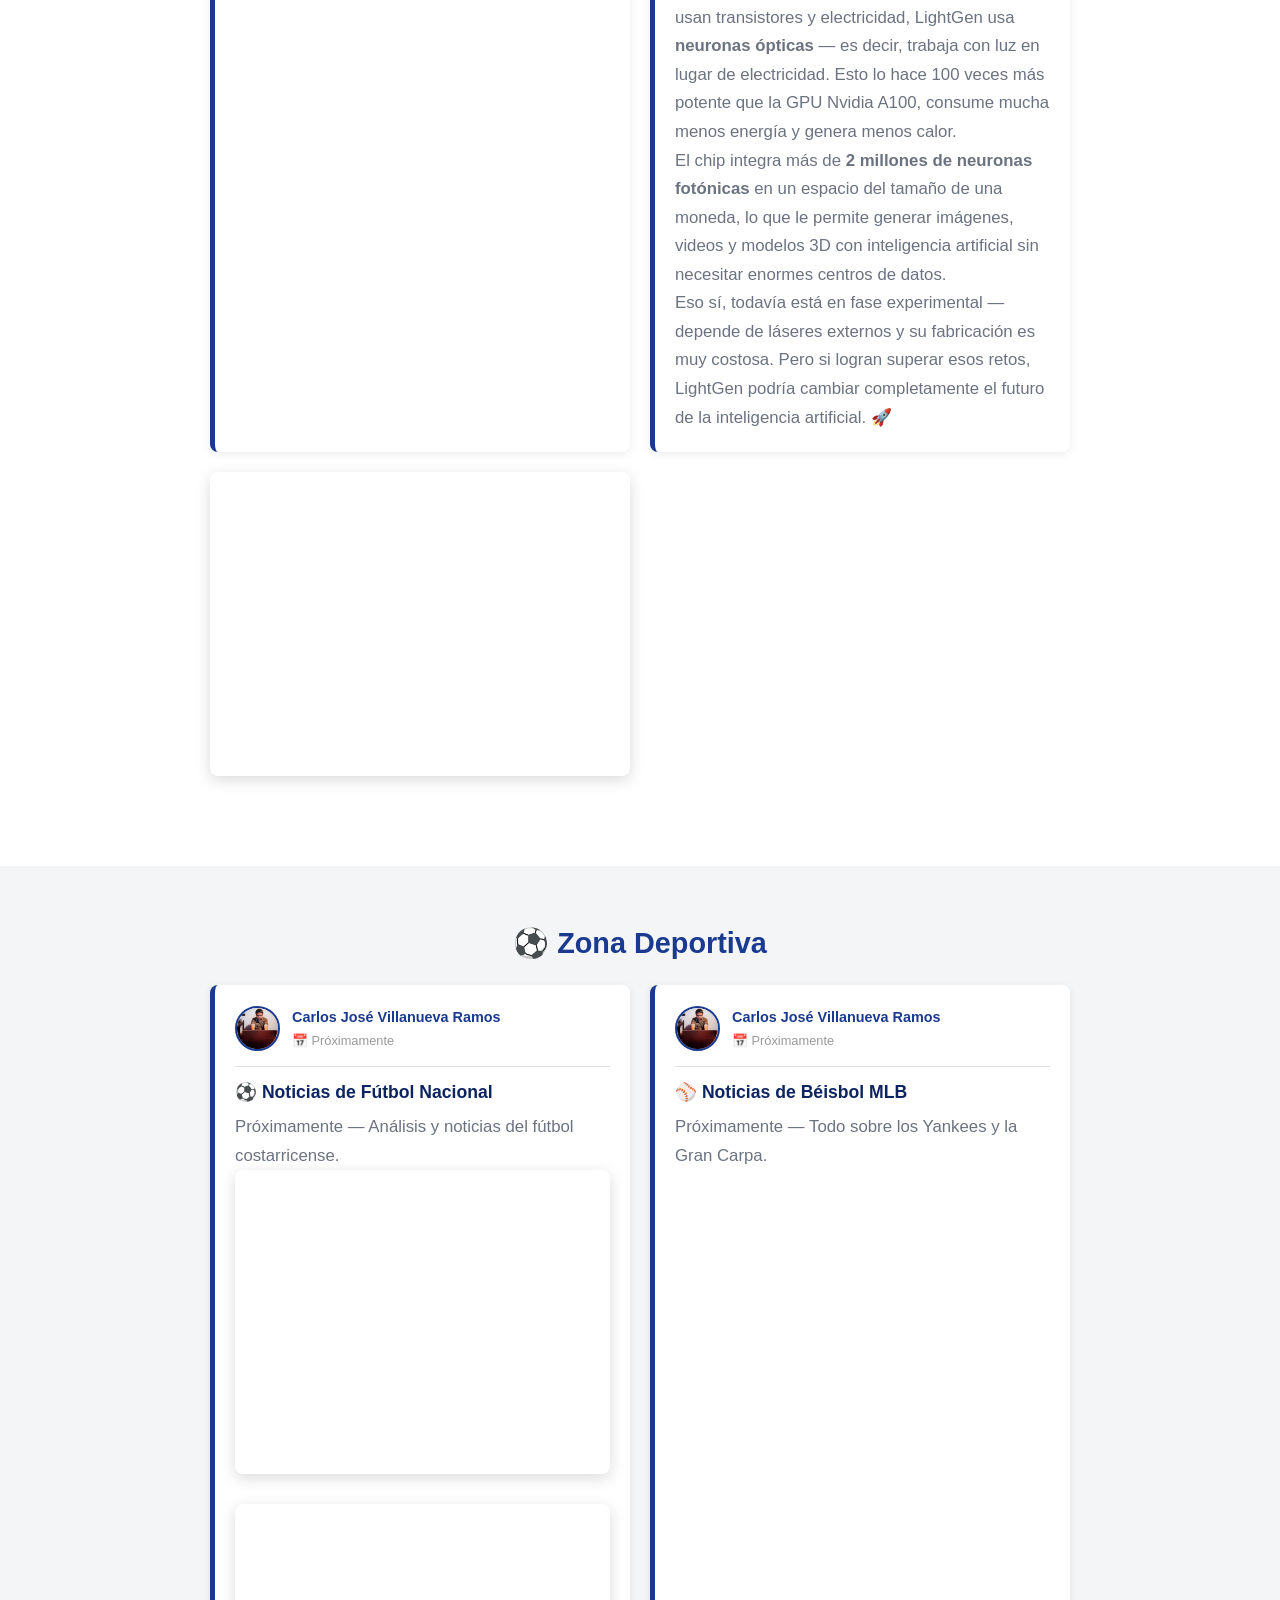
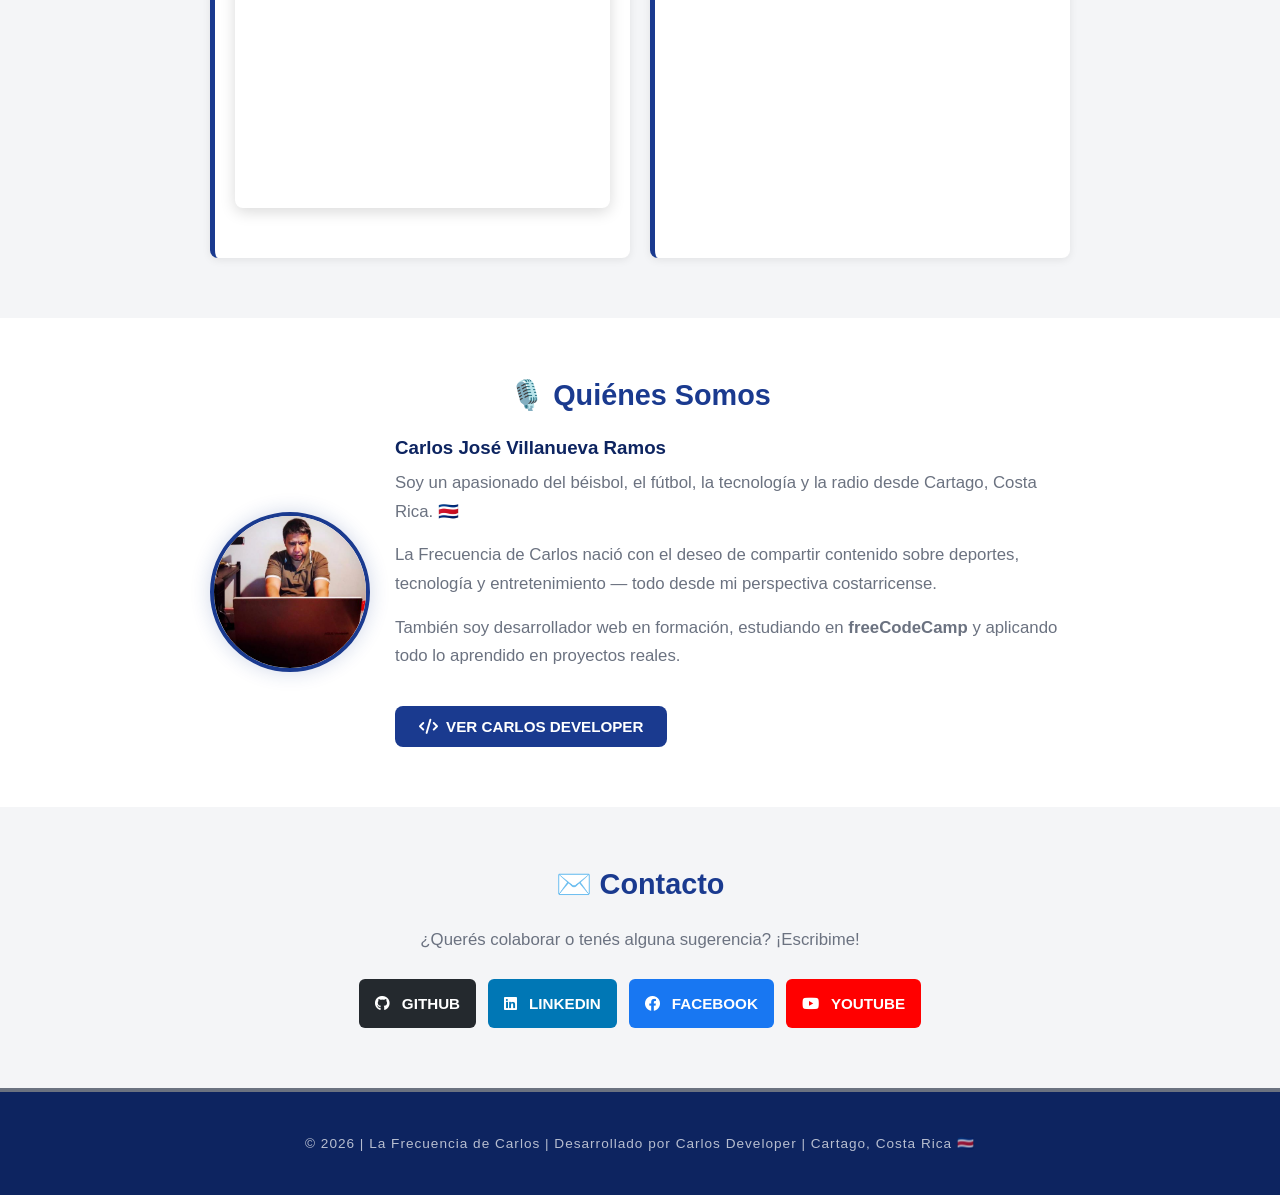
==== commit 0314b407: "Nueva actualización Nueva actualización" ====
--- a/index.html
+++ b/index.html
@@ -109,6 +109,21 @@
                     <h3>Mi historia aprendiendo a programar a los 36 años</h3>
                     <p>Empecé a los 36 años en freeCodeCamp, desde no saber escribir un código hasta subir páginas a GitHub. Una historia de pasión y disciplina.</p>
                 </article>
+
+                <article class="blog-card">
+       <div class="autor">
+        <img src="carlos-villanueva-ramos.jpg" alt="Carlos Villanueva" class="autor-foto">
+        <div>
+            <p class="autor-nombre">Carlos José Villanueva Ramos</p>
+            <p class="autor-fecha">📅 04 Mayo 2026</p>
+        </div>
+        </div>
+       <h3>LightGen: El procesador chino 100 veces más potente que Nvidia</h3>
+        <p>¿Podés imaginar un procesador que funciona a la velocidad de la luz? Eso es exactamente lo que promete <strong>LightGen</strong>, un prototipo desarrollado en China por las universidades Jiao Tong y Tsinghua.</p>
+        <p>A diferencia de los procesadores tradicionales que usan transistores y electricidad, LightGen usa <strong>neuronas ópticas</strong> — es decir, trabaja con luz en lugar de electricidad. Esto lo hace 100 veces más potente que la GPU Nvidia A100, consume mucha menos energía y genera menos calor.</p>
+       <p>El chip integra más de <strong>2 millones de neuronas fotónicas</strong> en un espacio del tamaño de una moneda, lo que le permite generar imágenes, videos y modelos 3D con inteligencia artificial sin necesitar enormes centros de datos.</p>
+       <p>Eso sí, todavía está en fase experimental — depende de láseres externos y su fabricación es muy costosa. Pero si logran superar esos retos, LightGen podría cambiar completamente el futuro de la inteligencia artificial. 🚀</p>
+       </article>
                 
                  <!-- Video destacado -->
         <div class="video-destacado">
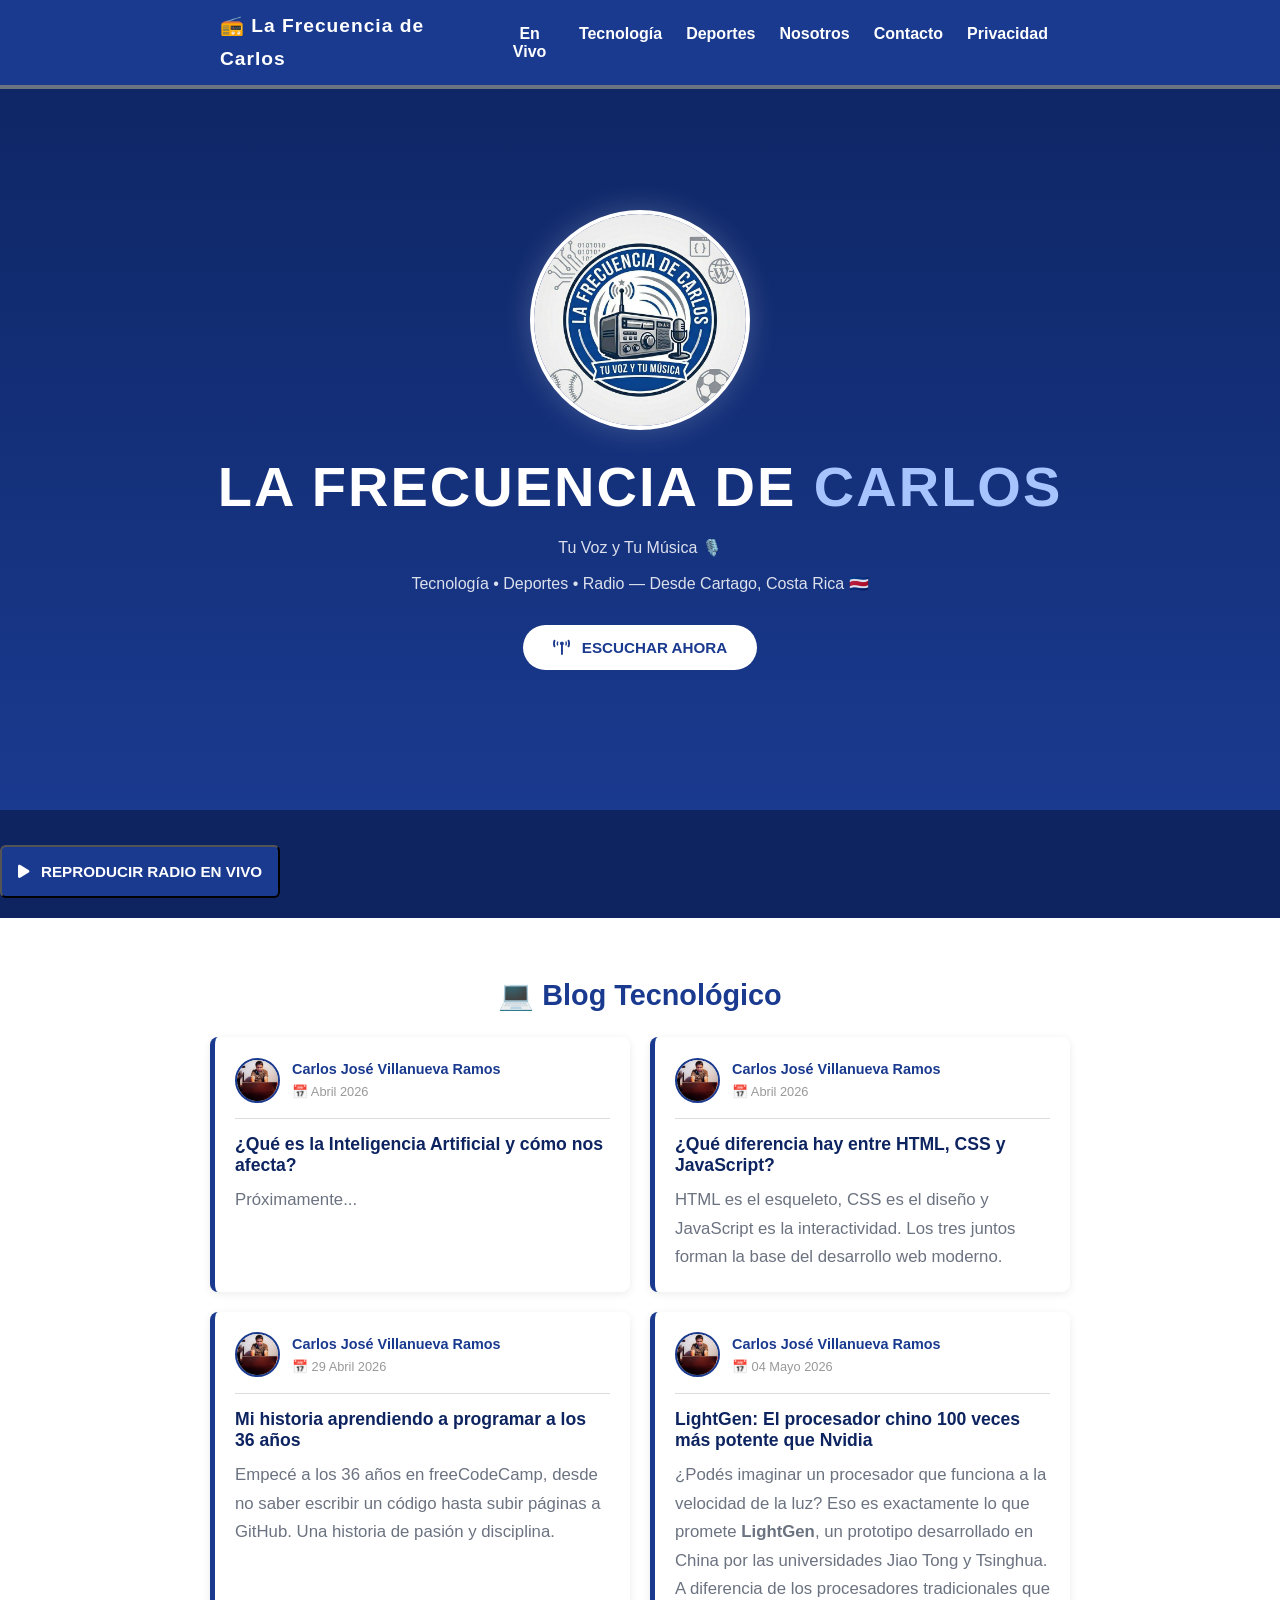
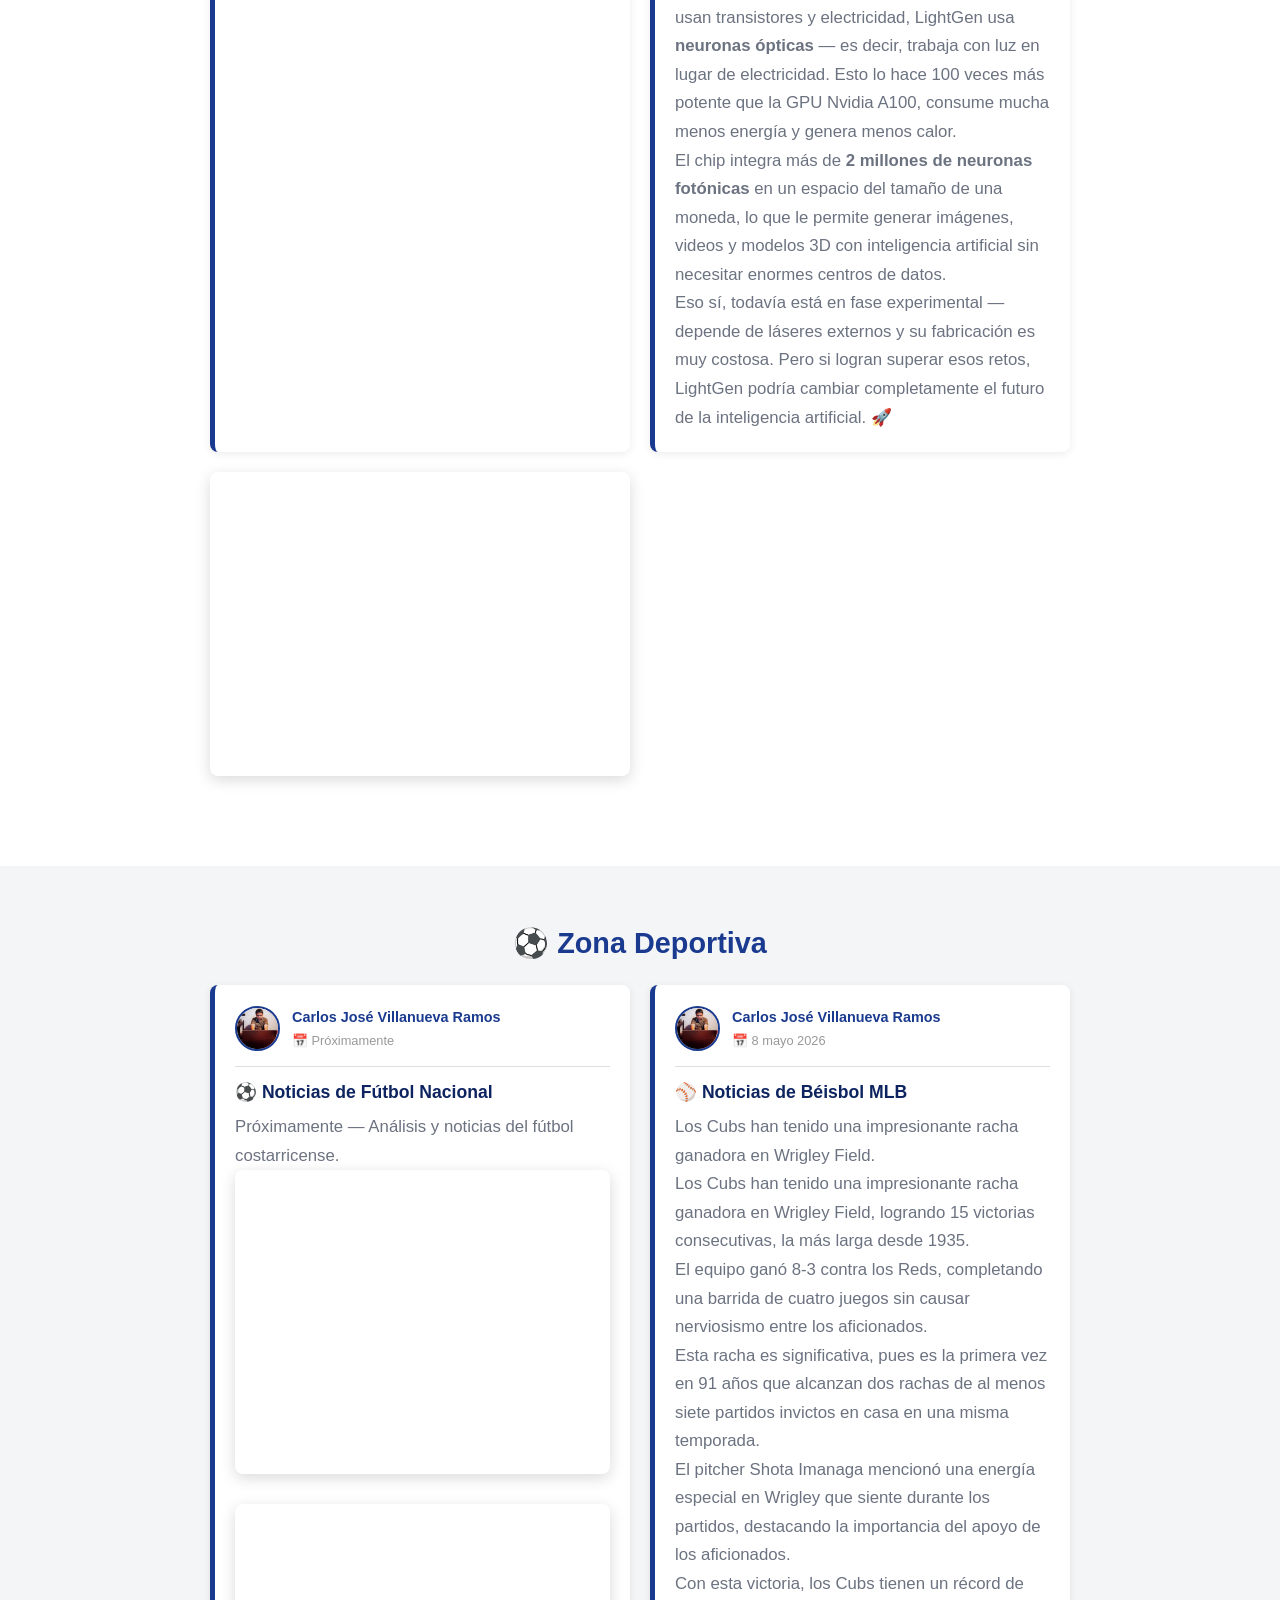
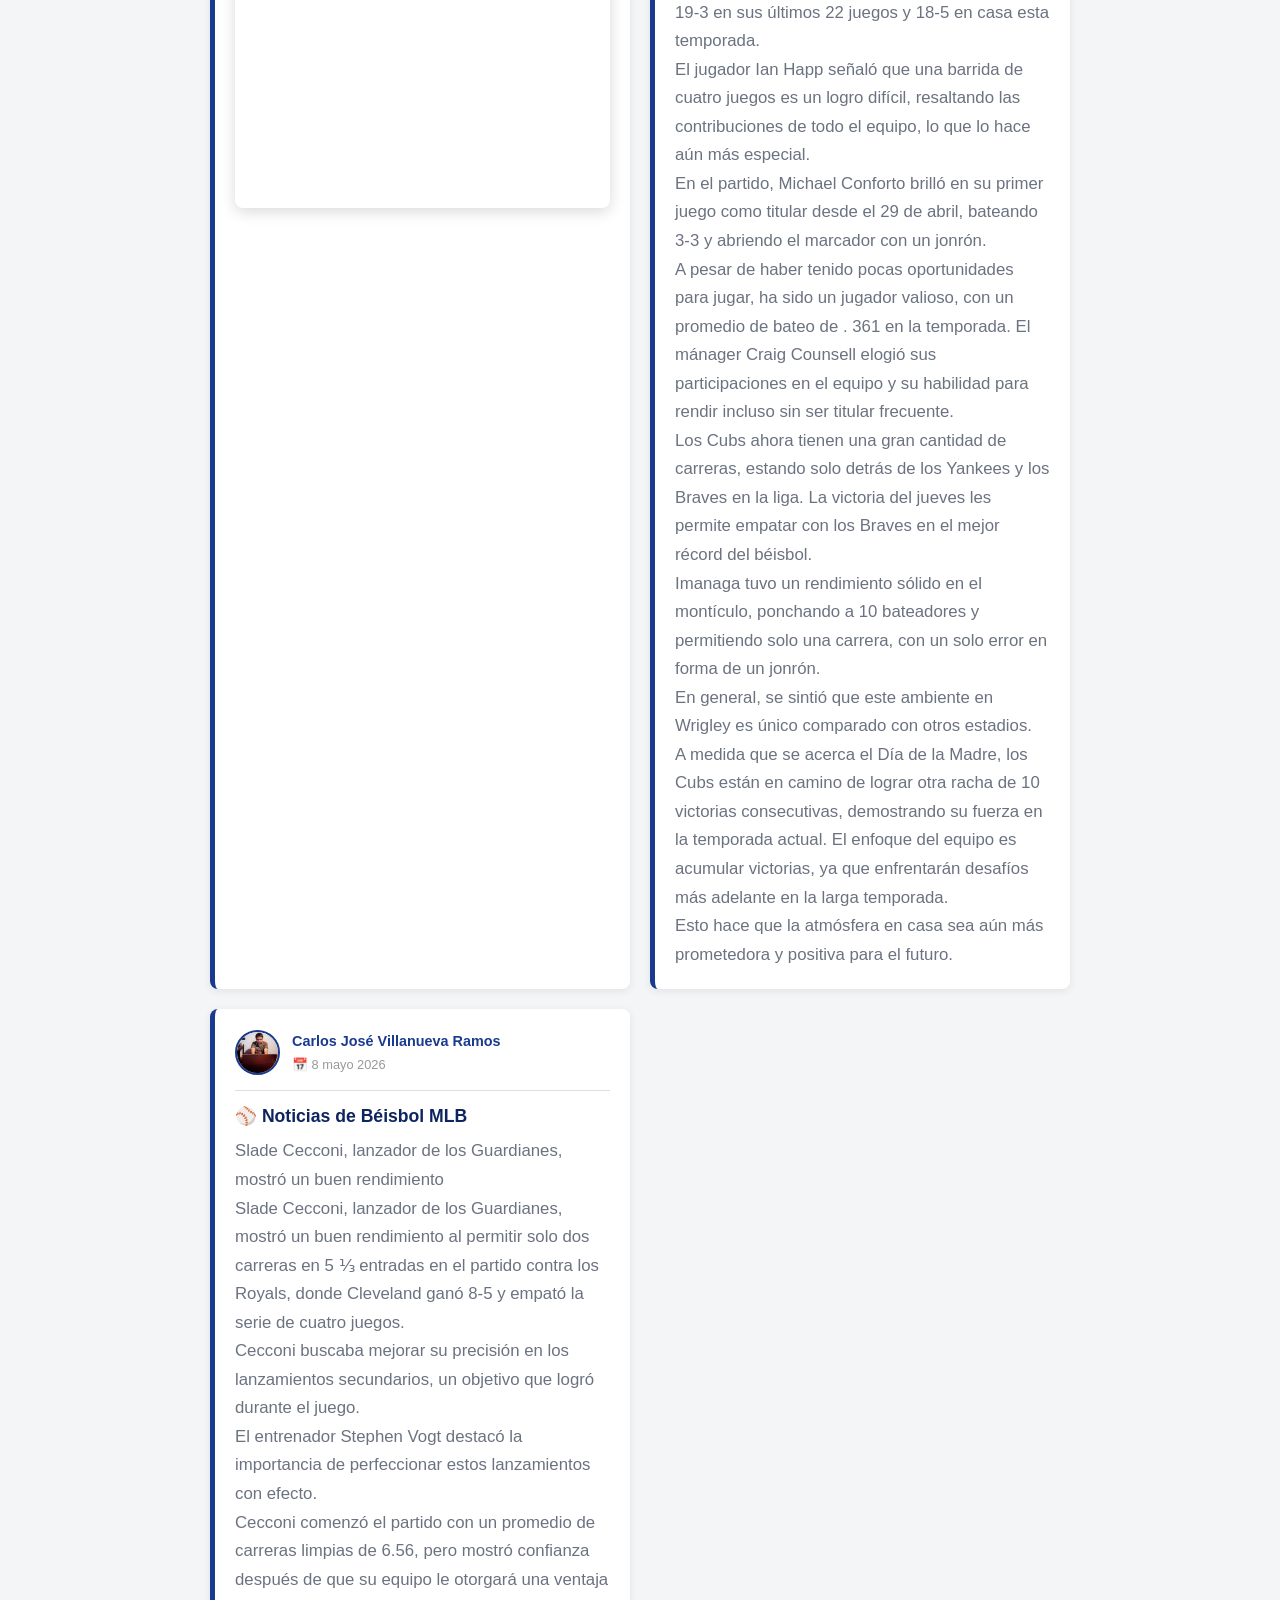
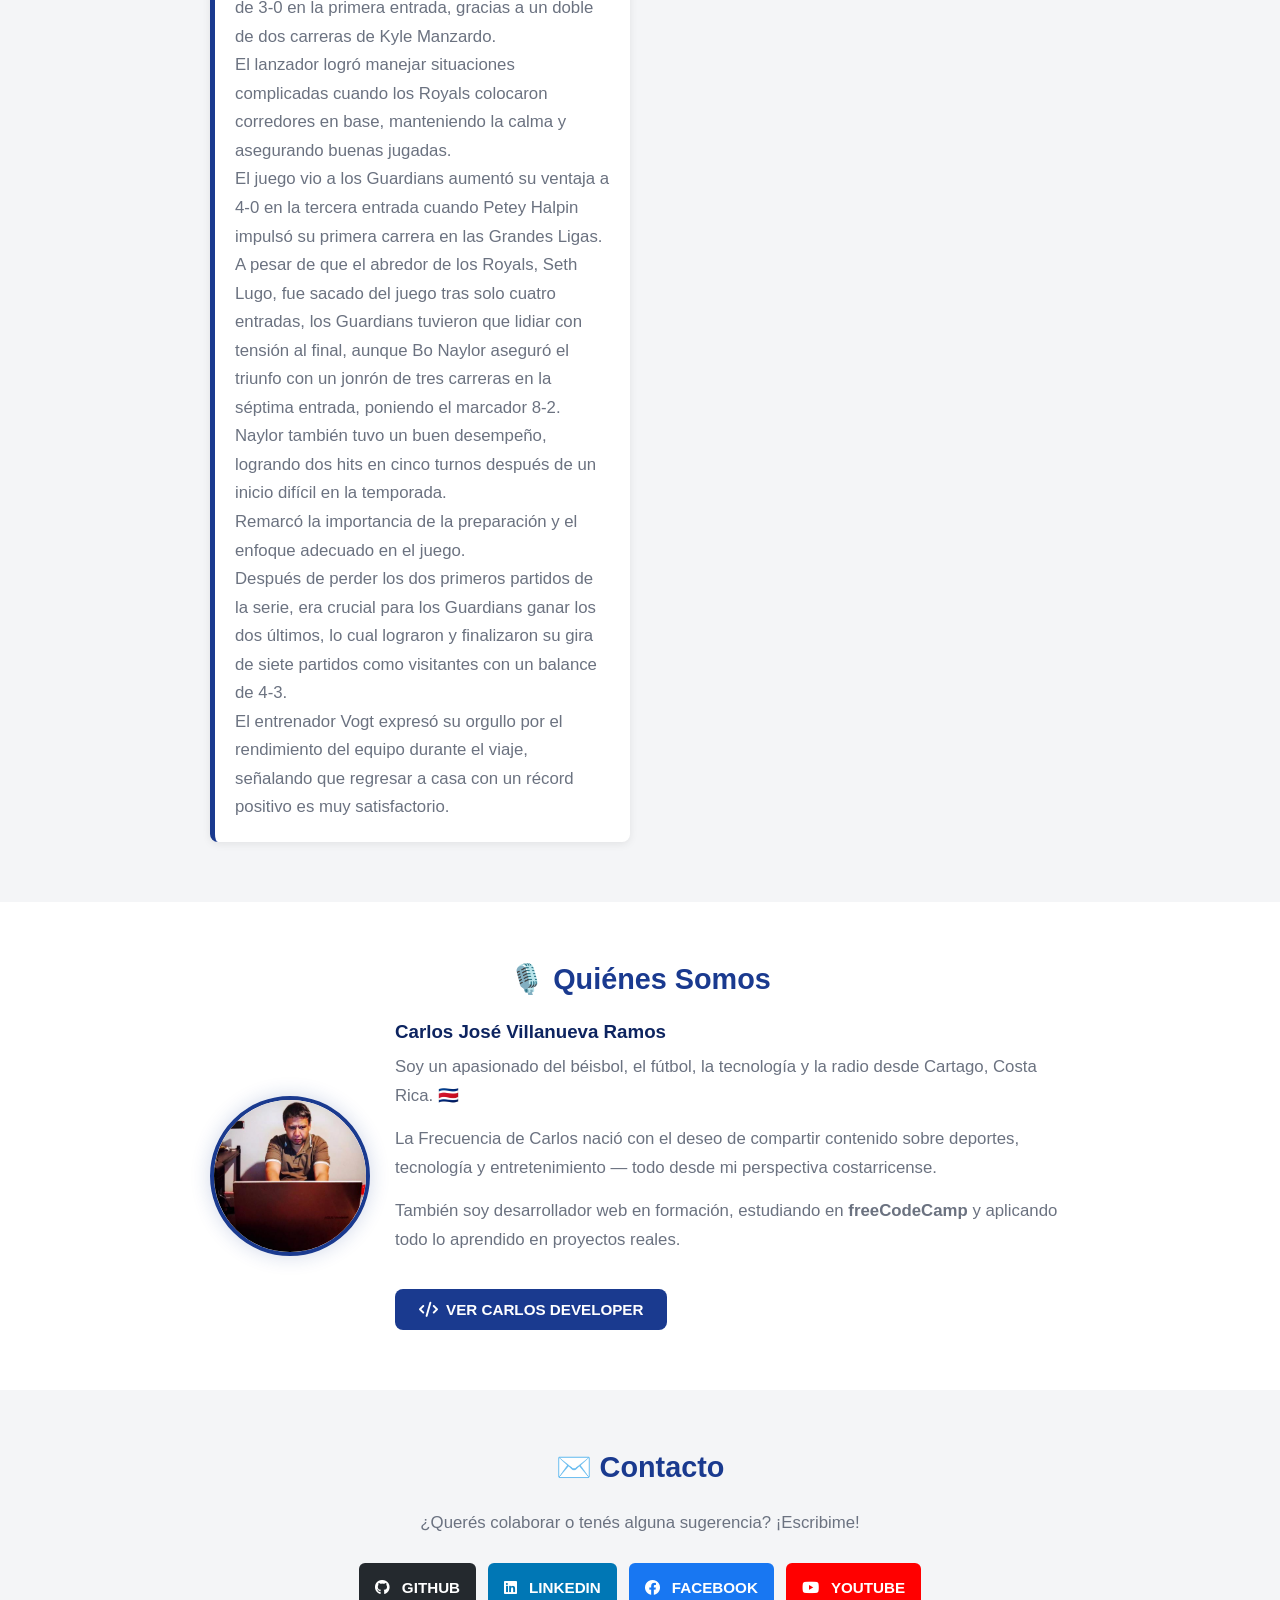
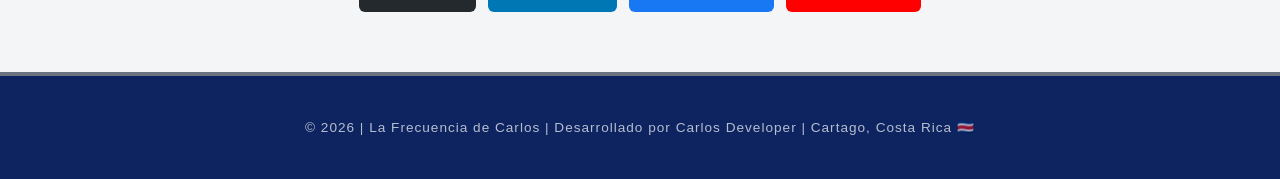
==== commit fcbf3620: "Nueva actualización Nueva actualización" ====
--- a/index.html
+++ b/index.html
@@ -181,12 +181,55 @@
                         <img src="carlos-villanueva-ramos.jpg" alt="Carlos Villanueva" class="autor-foto">
                         <div>
                             <p class="autor-nombre">Carlos José Villanueva Ramos</p>
-                            <p class="autor-fecha">📅 Próximamente</p>
+                            <p class="autor-fecha">📅 8 mayo 2026</p>
                         </div>
                     </div>
                     <h3>⚾ Noticias de Béisbol MLB</h3>
-                    <p>Próximamente — Todo sobre los Yankees y la Gran Carpa.</p>
-                </article>
+                    <p>Los Cubs han tenido una impresionante racha ganadora en Wrigley Field.</p>
+                    <p>Los Cubs han tenido una impresionante racha ganadora en Wrigley Field, logrando 15 victorias consecutivas, la más larga desde 1935.</p>
+                    <p>El equipo ganó 8-3 contra los Reds, completando una barrida de cuatro juegos sin causar nerviosismo entre los aficionados.</p> 
+                   <p>Esta racha es significativa, pues es la primera vez en 91 años que alcanzan dos rachas de al menos siete partidos invictos en casa en una misma temporada.</p> 
+
+                   <p>El pitcher Shota Imanaga mencionó una energía especial en Wrigley que siente durante los partidos, destacando la importancia del apoyo de los aficionados.</p> 
+                   <p>Con esta victoria, los Cubs tienen un récord de 19-3 en sus últimos 22 juegos y 18-5 en casa esta temporada.</p> 
+                   <p>El jugador Ian Happ señaló que una barrida de cuatro juegos es un logro difícil, resaltando las contribuciones de todo el equipo, lo que lo hace aún más especial.</p> 
+
+                   <p>En el partido, Michael Conforto brilló en su primer juego como titular desde el 29 de abril, bateando 3-3 y abriendo el marcador con un jonrón.</p> 
+                   <p>A pesar de haber tenido pocas oportunidades para jugar, ha sido un jugador valioso, con un promedio de bateo de . 361 en la temporada. El mánager Craig Counsell elogió sus participaciones en el equipo y su habilidad para rendir incluso sin ser titular frecuente.</p> 
+
+                <p>Los Cubs ahora tienen una gran cantidad de carreras, estando solo detrás de los Yankees y los Braves en la liga. La victoria del jueves les permite empatar con los Braves en el mejor récord del béisbol.</p> 
+                <p>Imanaga tuvo un rendimiento sólido en el montículo, ponchando a 10 bateadores y permitiendo solo una carrera, con un solo error en forma de un jonrón.</p> 
+                <p>En general, se sintió que este ambiente en Wrigley es único comparado con otros estadios.</p> 
+
+                <p>A medida que se acerca el Día de la Madre, los Cubs están en camino de lograr otra racha de 10 victorias consecutivas, demostrando su fuerza en la temporada actual. El enfoque del equipo es acumular victorias, ya que enfrentarán desafíos más adelante en la larga temporada.</p> 
+                <p>Esto hace que la atmósfera en casa sea aún más prometedora y positiva para el futuro.</p>
+                </article>
+
+                <article class="blog-card">
+                    <div class="autor">
+                        <img src="carlos-villanueva-ramos.jpg" alt="Carlos Villanueva" class="autor-foto">
+                        <div>
+                            <p class="autor-nombre">Carlos José Villanueva Ramos</p>
+                            <p class="autor-fecha">📅 8 mayo 2026</p>
+                        </div>
+                    </div>
+                    <h3>⚾ Noticias de Béisbol MLB</h3>
+                    <p>Slade Cecconi, lanzador de los Guardianes, mostró un buen rendimiento</p>
+                    <p>Slade Cecconi, lanzador de los Guardianes, mostró un buen rendimiento al permitir solo dos carreras en 5 ⅓ entradas en el partido contra los Royals, donde Cleveland ganó 8-5 y empató la serie de cuatro juegos.</p> 
+                    <p>Cecconi buscaba mejorar su precisión en los lanzamientos secundarios, un objetivo que logró durante el juego.</p> 
+                    <p>El entrenador Stephen Vogt destacó la importancia de perfeccionar estos lanzamientos con efecto.</p> 
+
+                    <p>Cecconi comenzó el partido con un promedio de carreras limpias de 6.56, pero mostró confianza después de que su equipo le otorgará una ventaja de 3-0 en la primera entrada, gracias a un doble de dos carreras de Kyle Manzardo.</p> 
+                    <p>El lanzador logró manejar situaciones complicadas cuando los Royals colocaron corredores en base, manteniendo la calma y asegurando buenas jugadas.</p> 
+
+                    <p>El juego vio a los Guardians aumentó su ventaja a 4-0 en la tercera entrada cuando Petey Halpin impulsó su primera carrera en las Grandes Ligas.</p> 
+                    <p>A pesar de que el abredor de los Royals, Seth Lugo, fue sacado del juego tras solo cuatro entradas, los Guardians tuvieron que lidiar con tensión al final, aunque Bo Naylor aseguró el triunfo con un jonrón de tres carreras en la séptima entrada, poniendo el marcador 8-2.</p> 
+
+                    <p>Naylor también tuvo un buen desempeño, logrando dos hits en cinco turnos después de un inicio difícil en la temporada.</p> 
+                    <p>Remarcó la importancia de la preparación y el enfoque adecuado en el juego.</p> 
+                    <p>Después de perder los dos primeros partidos de la serie, era crucial para los Guardians ganar los dos últimos, lo cual lograron y finalizaron su gira de siete partidos como visitantes con un balance de 4-3.</p> 
+
+                    <p>El entrenador Vogt expresó su orgullo por el rendimiento del equipo durante el viaje, señalando que regresar a casa con un récord positivo es muy satisfactorio.</p>
 
             </div>
         </div>
